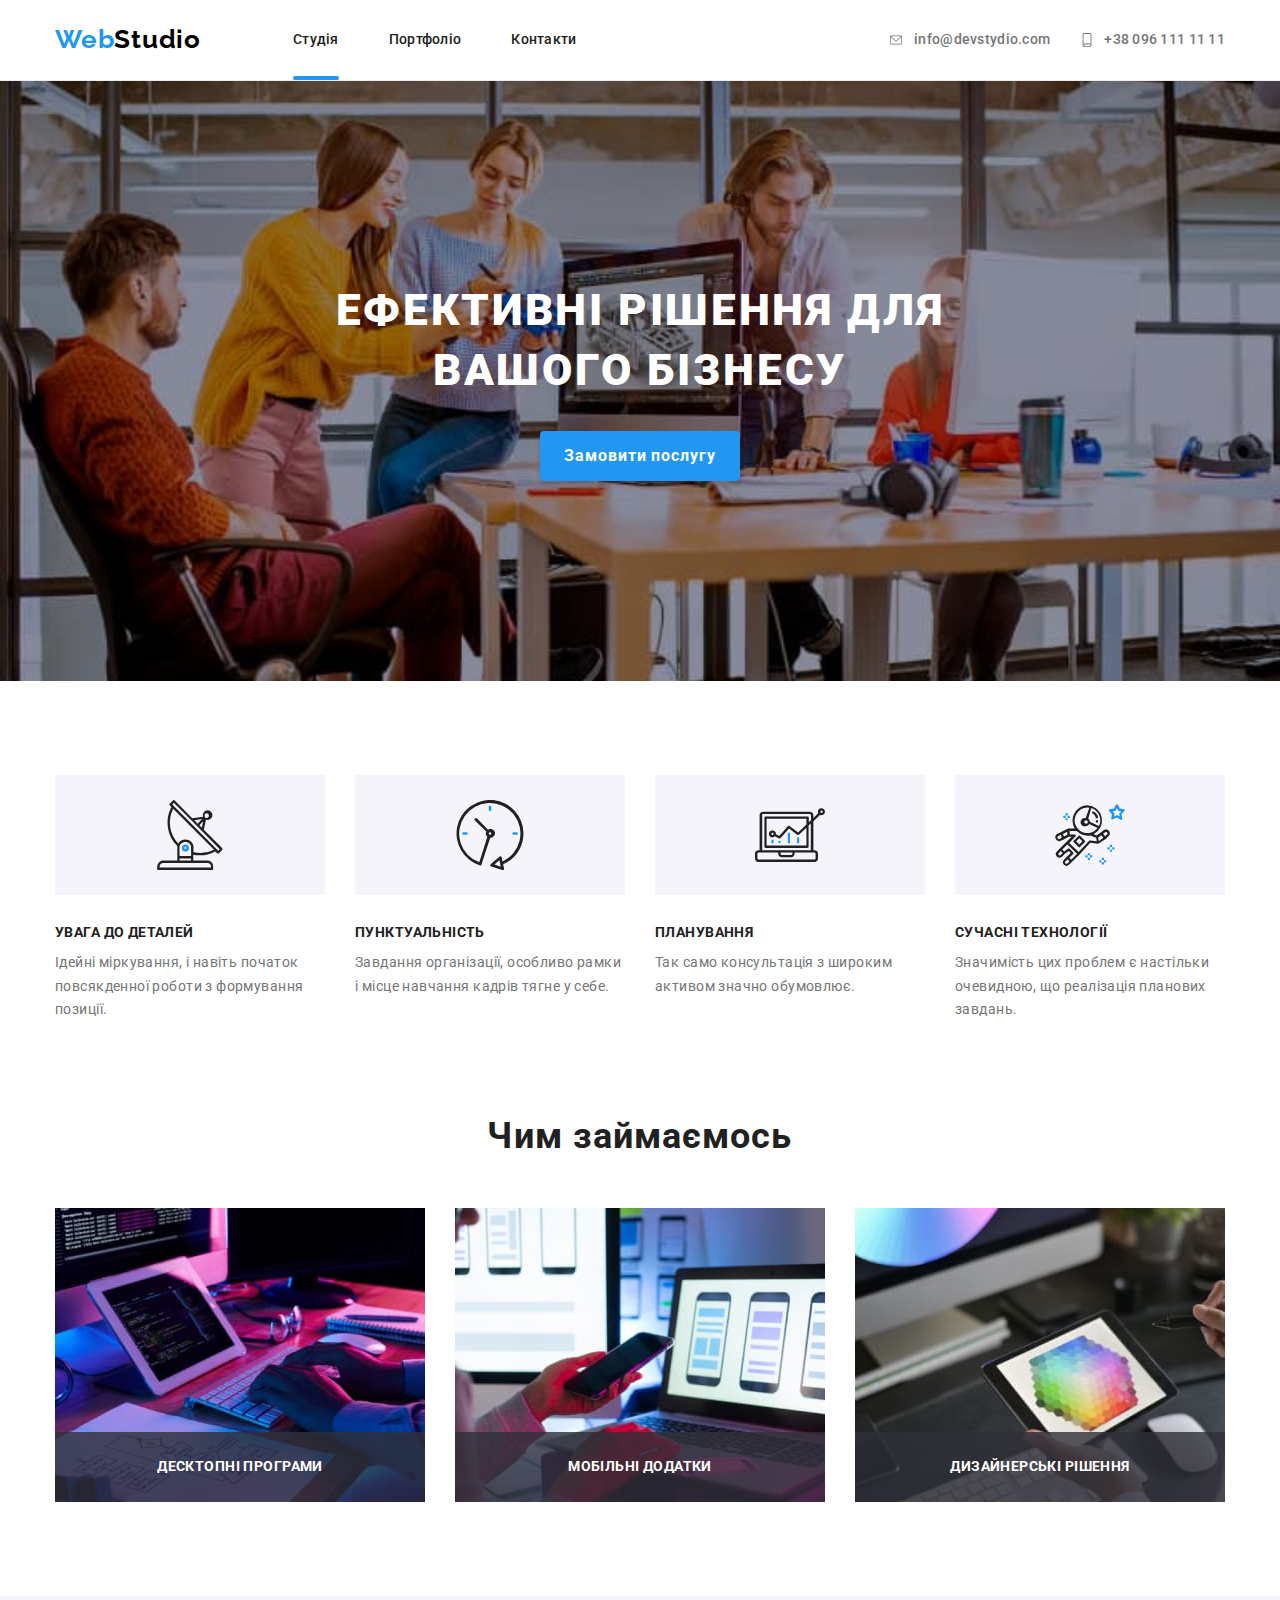
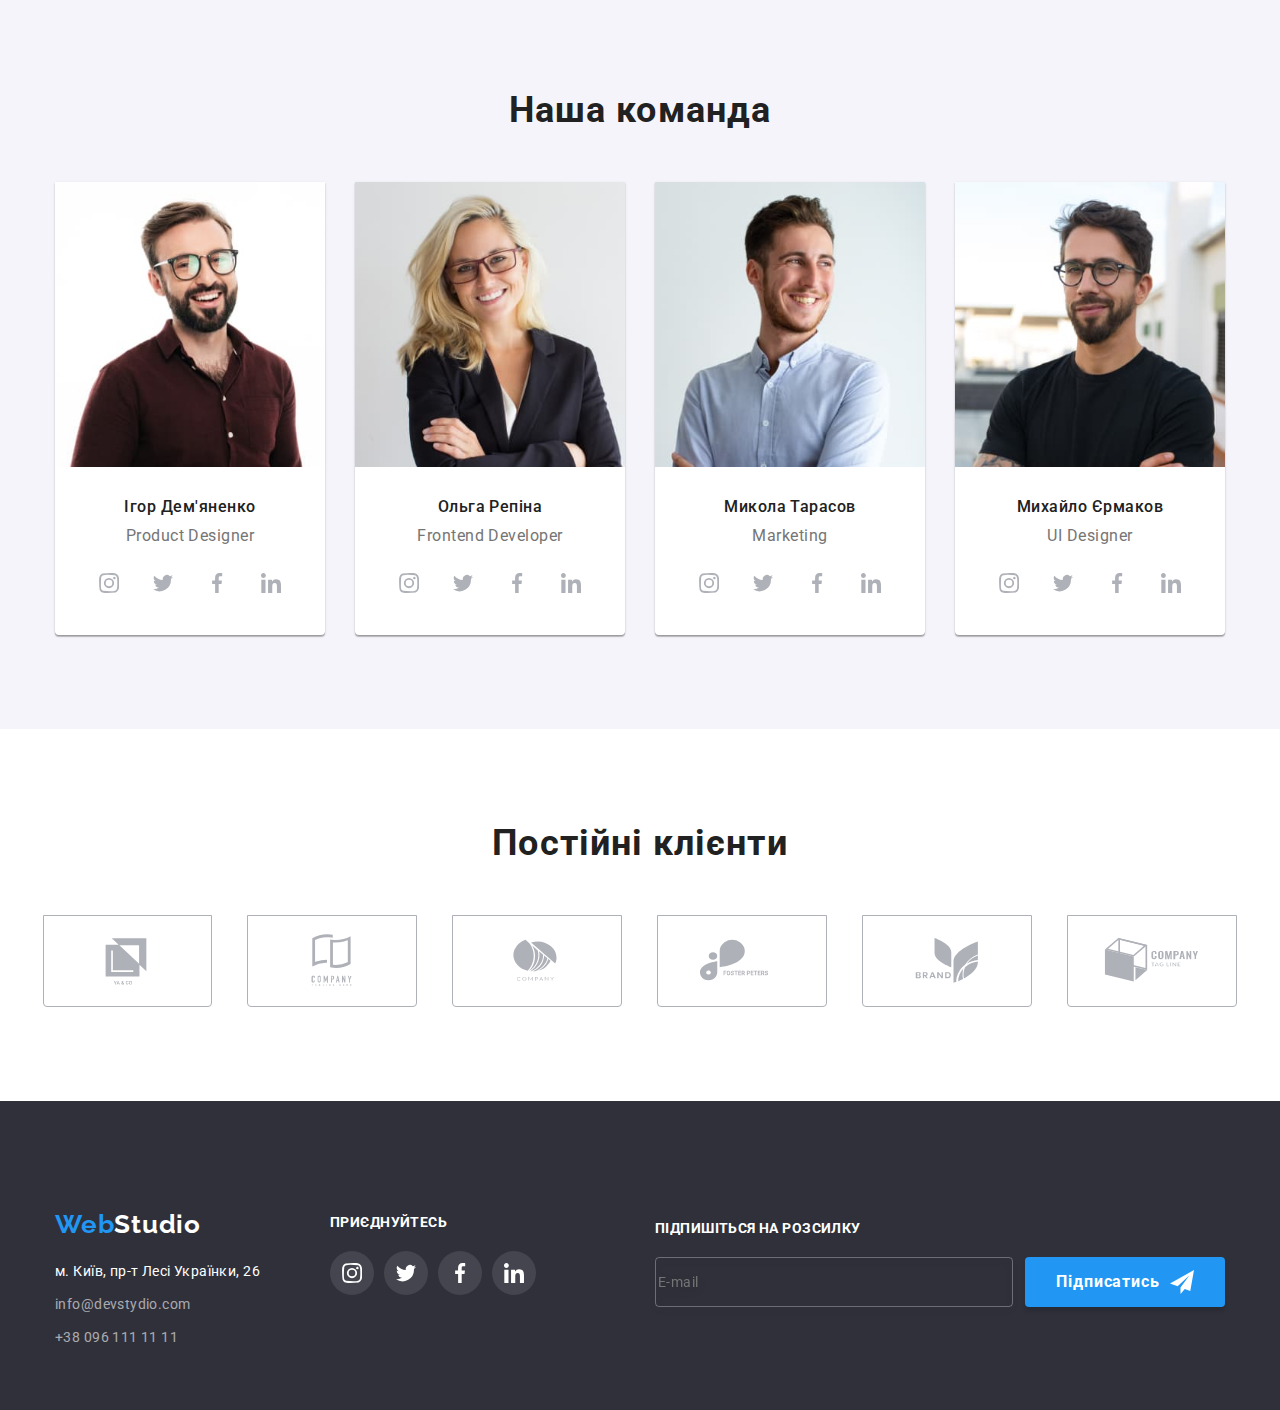
==== index.html @ 7905dd41 "Add files via upload" ====
<!doctype html>
<html lang="uk-UA">

<head>
    <meta charset="UTF-8">
    <meta http-equiv="X-UA-Compatible" content="IE=edge">
    <meta name="viewport" content="width=device-width, initial-scale=1.0">
    <link rel="preconnect" href="https://fonts.googleapis.com">
    <link rel="preconnect" href="https://fonts.gstatic.com" crossorigin>
    <link href="https://fonts.googleapis.com/css2?family=Raleway:wght@700&family=Roboto:wght@400;500;700;900&display=swap" rel="stylesheet">
    <link rel="stylesheet" href="https://cdnjs.cloudflare.com/ajax/libs/modern-normalize/1.1.0/modern-normalize.min.css">
    <link rel="stylesheet" href="css/main.min.css">
    <title>WebStudio</title>
</head>

<!-- 0-767 мобільний, 768-1199 планшет, 1200-далі десктоп -->
<body>
    <!-- Header -->
    <header>
        <!-- Site-nav -->
        <nav class="site-nav">
            <div class="nav container">
                <!-- Logo -->
                <a class="logo" href="./index.html">
                    <span class="logo__color--interactive cursor">Web</span>Studio
                </a>
                <button data-menu-button class="nav__button is-open" type="button" aria-expanded="false" aria-controls="nav__container">
                    <svg width="40px" height="40px" aria-label="Переключатель мобильного меню">
                        <use class="nav__icon--cross" href="./images/img/symbol-defs.svg#icon-close"></use>
                        <use class="nav__icon--menu" href="./images/img/symbol-defs.svg#icon-menu"></use>
                    </svg>
                </button>
                <div class="nav__container" id="nav__container" data-menu>
                    <ul class="nav__list list">
                        <li class="nav__item"><a href="./index.html" class="nav__link cursor current">Студія</a></li>
                        <li class="nav__item"><a href="./portfolio.html" class="nav__link cursor">Портфоліо</a></li>
                        <li class="nav__item"><a href="./about" class="nav__link cursor">Контакти</a></li>
                    </ul>
                    <ul class="nav__address list">
                        <li class="nav__item">
                            <a href="mailto:info@devstydio.com" class="nav__mail--tab cursor">
                                <svg class="nav__icon" width="16" height="12">
                                <use href="./images/img/symbol-defs.svg#icon-envelope"></use>
                                </svg> 
                                info@devstydio.com
                            </a>
                        </li>
                        <li class="nav__item">
                            <a href="tel:+380961111111" class="nav__phone--tab cursor">
                                <svg class="nav__icon" width="14" height="16">
                                <use href="./images/img/symbol-defs.svg#icon-smartphone"></use>
                                </svg>
                                +38 096 111 11 11
                            </a>
                        </li>
                    </ul>
                    <ul class="site-social list">
                        <li class="site-social__item"><a href="#" class="site-social__instagram link">Instagram</a></li>
                    
                    
                        <li class="site-social__item"><a href="#" class="site-social__twitter link">Twitter</a></li>
                    
                    
                        <li class="site-social__item"><a href="#" class="site-social__facebook link">Facebook</a></li>
                    
                    
                        <li class="site-social__item"><a href="#" class="site-social__linkedin link">Linkedin</a></li>
                    
                    </ul>
                </div>
            </div>
        </nav>
    </header>

    <!-- Main -->
    <main>
        <!-- Hero -->
        <section  class="hero overlay">
            <div class="hero__box">
                <h1 class="hero__title">ефективні рішення для вашого бізнесу</h1>
                <button data-modal-open type="button" class="hero__button cursor">Замовити послугу</button>
            </div>
        </section>
        <!-- Benefits -->
        <section class="benefits">
            <div class="container">
                <ul class="benefits__list list">
                    <li class="benefits__item">
                        <div class="benefits__icon">
                            <svg class="benefits__svg" width="70" height="70">
                                <use href="./images/img/symbol-defs.svg#icon-antenna"></use>
                            </svg>
                        </div>
                        <h3 class="benefits__title">увага до деталей</h3>
                        <p class="benefits__text">Ідейні міркування, і навіть початок повсякденної роботи з формування позиції.</p>
                    </li>
                    <li class="benefits__item">
                        <div class="benefits__icon">
                            <svg class="benefits__svg" width="70" height="70">
                                <use href="./images/img/symbol-defs.svg#icon-clock"></use>
                            </svg>
                        </div>
                        <h3 class="benefits__title">пунктуальність</h3>
                        <p class="benefits__text">Завдання організації, особливо рамки і місце навчання кадрів тягне у себе.</p>
                    </li>
                    <li class="benefits__item">
                        <div class="benefits__icon">
                            <svg class="benefits__svg" width="70" height="70">
                                <use href="./images/img/symbol-defs.svg#icon-diagram"></use>
                            </svg>
                        </div>
                        <h3 class="benefits__title">планування</h3>
                        <p class="benefits__text">Так само консультація з широким активом значно обумовлює.</p>
                    </li>
                    <li class="benefits__item">
                        <div class="benefits__icon">
                            <svg class="benefits__svg" width="70" height="70">
                                <use href="./images/img/symbol-defs.svg#icon-astronaut"></use>
                            </svg>
                        </div>
                        <h3 class="benefits__title">сучасні технології</h3>
                        <p class="benefits__text">Значимість цих проблем є настільки очевидною, що реалізація планових завдань.</p>
                    </li>
                </ul>
            </div>
        </section>
        <!-- What are we doing -->
        <section class="job">
            <div class="container">
                <h2 class="title">Чим займаємось</h2>
                <ul class="list job__list">
                    <li class="job__item">
                            <img  class="no-gap" 
                            srcset="./images/img/box1.jpg 1x, ./images/img/box1@2x.jpg 2x"
                            src="./images/img/box1.jpg" 
                            alt="Фото людини, яка пише код" 
                            width="370">
                            <p class="job__label">десктопні програми</p>
                    </li>
                    <li class="job__item">
                            <img  class="no-gap" 
                            srcset="./images/img/box2.jpg 1x, ./images/img/box2@2x.jpg 2x"
                            src="./images/img/box2.jpg" 
                            alt="Фото людини, яка робить дизайн додатку" 
                            width="370">
                            <p class="job__label">мобільні додатки</p>
                    </li>
                    <li class="job__item">
                            <img  class="no-gap" 
                            srcset="./images/img/box3.jpg 1x, ./images/img/box3@2x.jpg 2x"
                            src="./images/img/box3.jpg" 
                            alt="Фото людини, яка обирає колір в кольоровому колі Ittena" 
                            width="370">
                            <p class="job__label">дизайнерські рішення</p>
                    </li>
                </ul>
            </div>
        </section>
        <!-- Our team -->
        <section class="team">
            <div class="team__container container">
                <h2 class="title">Наша команда</h2>
                <ul class="team__list list">
                    <li class="team__item">
                        <img class="team__portrait no-gap"
                        srcset="
                                ./images/img/product_designer270.jpg 270w,
                                ./images/img/product_designer354.jpg 354w,
                                ./images/img/product_designer450.jpg 450w,
                                ./images/img/product_designer270@2x.jpg 540w,
                                ./images/img/product_designer354@2x.jpg 708w,
                                ./images/img/product_designer450@2x.jpg 900w" src="./images/img/product_designer270.jpg"
                            alt="Фото продуктового дизайнера"
                            sizes="(min-width: 1200px) 25vw, (min-width: 768px) 50vw, (min-width: 480px) 100vw, 100vw" />
                        <div class="team__box">
                        <h3 class="team__name">Ігор Дем'яненко</h3>
                        <p lang="en" class="team__descridtion">Product Designer</p>
                        <ul class="social list">
                            <li class="social__item cursor">
                                <a href="#" class="social__icon">
                                    <svg class="social__svg" width="20" height="20">
                                        <use href="./images/img/symbol-defs.svg#icon-instagram"></use>
                                    </svg>
                                </a>
                            </li>
                            <li class="social__item cursor">
                                    <a href="#" class="social__icon">
                                    <svg class="social__svg" width="20" height="20">
                                        <use href="./images/img/symbol-defs.svg#icon-twitter"></use>
                                    </svg>
                                </a>
                            </li>
                            <li class="social__item cursor">
                                    <a href="#" class="social__icon">
                                    <svg class="social__svg" width="20" height="20">
                                        <use href="./images/img/symbol-defs.svg#icon-facebook"></use>
                                    </svg>
                                </a>
                            </li>
                            <li class="social__item cursor">
                                <a href="#" class="social__icon">
                                    <svg class="social__svg" width="20" height="20">
                                        <use href="./images/img/symbol-defs.svg#icon-linkedin"></use>
                                    </svg>
                                </a>
                            </li>
                        </ul>
                        </div>
                    </li>
                    <li class="team__item">
                        <img class="team__portrait no-gap" srcset="
                                ./images/img/frontend_developer270.jpg 270w,
                                ./images/img/frontend_developer354.jpg 354w,
                                ./images/img/frontend_developer450.jpg 450w,
                                ./images/img/frontend_developer270@2x.jpg 540w,
                                ./images/img/frontend_developer354@2x.jpg 708w,
                                ./images/img/frontend_developer450@2x.jpg 900w"
                            src="./images/img/frontend_developer270.jpg" alt="Фото девелопера"
                            sizes="(min-width: 1200px) 25vw, (min-width: 768px) 50vw, (min-width: 480px) 100vw, 100vw" />
                        <div class="team__box">
                        <h3 class="team__name">Ольга Репіна</h3>
                        <p lang="en" class="team__descridtion">Frontend Developer</p>
                        <ul class="social list">
                            <li class="social__item cursor">
                                <a href="#" class="social__icon">
                                    <svg class="social__svg" with="20" height="20">
                                        <use href="./images/img/symbol-defs.svg#icon-instagram"></use>
                                    </svg>
                                </a>
                            </li>
                            <li class="social__item cursor">
                                <a href="#" class="social__icon">
                                    <svg class="social__svg" with="20" height="20">
                                        <use href="./images/img/symbol-defs.svg#icon-twitter"></use>
                                    </svg>
                                </a>
                            </li>
                            <li class="social__item cursor">
                                <a href="#" class="social__icon">
                                    <svg class="social__svg" with="20" height="20">
                                        <use href="./images/img/symbol-defs.svg#icon-facebook"></use>
                                    </svg>
                                </a>
                            </li>
                            <li class="social__item cursor">
                                <a href="#" class="social__icon">
                                    <svg class="social__svg" with="20" height="20">
                                        <use href="./images/img/symbol-defs.svg#icon-linkedin"></use>
                                    </svg>
                                </a>
                            </li>
                        </ul>
                        </div>
                    </li>
                    <li class="team__item">
                        <img class="team__portrait no-gap" srcset="
                                ./images/img/marketing270.jpg 270w,
                                ./images/img/marketing354.jpg 354w,
                                ./images/img/marketing450.jpg 450w,
                                ./images/img/marketing270@2x.jpg 540w,
                                ./images/img/marketing354@2x.jpg 708w,
                                ./images/img/marketing450@2x.jpg 900w"
                            src="./images/img/marketing270.jpg" alt="Фото маркетолога"
                            sizes="(min-width: 1200px) 25vw, (min-width: 768px) 50vw, (min-width: 480px) 100vw, 100vw" />
                        <div class="team__box">
                        <h3 class="team__name">Микола Тарасов</h3>
                        <p lang="en" class="team__descridtion">Marketing</p>
                        <ul class="social list">
                            <li class="social__item cursor">
                                <a href="#" class="social__icon">
                                    <svg class="social__svg" with="20" height="20">
                                        <use href="./images/img/symbol-defs.svg#icon-instagram"></use>
                                    </svg>
                                </a>
                            </li>
                            <li class="social__item cursor">
                                <a href="#" class="social__icon">
                                    <svg class="social__svg" with="20" height="20">
                                        <use href="./images/img/symbol-defs.svg#icon-twitter"></use>
                                    </svg>
                                </a>
                            </li>
                            <li class="social__item cursor">
                                <a href="#" class="social__icon">
                                    <svg class="social__svg" with="20" height="20">
                                        <use href="./images/img/symbol-defs.svg#icon-facebook"></use>
                                    </svg>
                                </a>
                            </li>
                            <li class="social__item cursor">
                                <a href="#" class="social__icon">
                                    <svg class="social__svg" with="20" height="20">
                                        <use href="./images/img/symbol-defs.svg#icon-linkedin"></use>
                                    </svg>
                                </a>
                            </li>
                        </ul>
                        </div>
                    </li>
                    <li class="team__item">
                        <img class="team__portrait no-gap" srcset="
                                ./images/img/ui_designer270.jpg 270w,
                                ./images/img/ui_designer354.jpg 354w,
                                ./images/img/ui_designer450.jpg 450w,
                                ./images/img/ui_designer270@2x.jpg 540w,
                                ./images/img/ui_designer354@2x.jpg 708w,
                                ./images/img/ui_designer450@2x.jpg 900w"
                            src="./images/img/ui_designer270.jpg" alt="Фото дизайнера"
                            sizes="(min-width: 1200px) 25vw, (min-width: 768px) 50vw, (min-width: 480px) 100vw, 100vw" />
                        <div class="team__box">
                        <h3 class="team__name">Михайло Єрмаков</h3>
                        <p lang="en" class="team__descridtion">UI Designer</p>
                        <ul class="social list">
                            <li class="social__item cursor">
                                <a href="#" class="social__icon">
                                    <svg class="social__svg" with="20" height="20">
                                        <use href="./images/img/symbol-defs.svg#icon-instagram"></use>
                                    </svg>
                                </a>
                            </li>
                            <li class="social__item cursor">
                                <a href="#" class="social__icon">
                                    <svg class="social__svg" with="20" height="20">
                                        <use href="./images/img/symbol-defs.svg#icon-twitter"></use>
                                    </svg>
                                </a>
                            </li>
                            <li class="social__item cursor">
                                <a href="#" class="social__icon">
                                    <svg class="social__svg" with="20" height="20">
                                        <use href="./images/img/symbol-defs.svg#icon-facebook"></use>
                                    </svg>
                                </a>
                            </li>
                            <li class="social__item cursor">
                                <a href="#" class="social__icon">
                                    <svg class="social__svg" with="20" height="20">
                                        <use href="./images/img/symbol-defs.svg#icon-linkedin"></use>
                                    </svg>
                                </a>
                            </li>
                        </ul>
                        </div>
                    </li>
                </ul>
            </div>
        </section>
        <!-- Our clients -->
        <section class="client">
            <div class="container">
                <h2 class="title">Постійні клієнти</h2>
                <ul class="client__list list">
                    <li class="client__item">
                        <a href="#" class="client__icon">
                            <svg class="client__svg" width="106" height="60">
                                <use href="./images/img/symbol-defs.svg#icon-group-1"></use>
                            </svg>
                        </a>
                    </li>
                    <li class="client__item">
                        <a href="#" class="client__icon">
                            <svg class="client__svg" width="106" height="60">
                                <use href="./images/img/symbol-defs.svg#icon-group-2"></use>
                            </svg>
                        </a>
                    </li>
                    <li class="client__item">
                        <a href="#" class="client__icon">
                            <svg class="client__svg" width="106" height="60">
                                <use href="./images/img/symbol-defs.svg#icon-group-3"></use>
                            </svg>
                        </a>
                    </li>
                    <li class="client__item">
                        <a href="#" class="client__icon">
                            <svg class="client__svg" width="106" height="60">
                                <use href="./images/img/symbol-defs.svg#icon-group-4"></use>
                            </svg>
                        </a>
                    </li>
                    <li class="client__item">
                        <a href="#" class="client__icon">
                            <svg class="client__svg" width="106" height="60">
                                <use href="./images/img/symbol-defs.svg#icon-group-5"></use>
                            </svg>
                        </a>
                    </li>
                    <li class="client__item">
                        <a href="#" class="client__icon">
                            <svg class="client__svg" width="106" height="60">
                                <use href="./images/img/symbol-defs.svg#icon-group-6"></use>
                            </svg>
                        </a>
                    </li>
                </ul>
            </div>
        </section>
        <!-- Modal -->
        <div  data-modal class="backdrop is-hidden">
            <form class="modal" autocomplete="off">
                <button  data-modal-close type="button" class="modal__button cursor">
                    <svg class="modal__close-icon" width="18" height="18">
                        <use href="./images/img/symbol-defs.svg#icon-close-black-18dp"></use>
                    </svg>
                </button>
                <div class="form" role="group">
                    <h4 class="form__text">Залишіть свої дані, ми вам передзвонимо</h4>
                    <div class="form__field">
                        <label class="form__label" for="name">Ім'я</label>
                            <input class="form__input" type="text" name="name" id="name">
                            <svg class="form__svg" width="18" height="18">
                                <use href="./images/img/symbol-defs.svg#icon-person-black-18dp"></use>
                            </svg>
                    </div>
                    
                    <div class="form__field">
                        <label class="form__label" for="tel">Телефон</label>
                        <input class="form__input" type="tel" name="tel" id="tel">
                        <svg class="form__svg" width="18" height="18">
                            <use href="./images/img/symbol-defs.svg#icon-phone-black-18dp"></use>
                        </svg>
                    </div>
                    
                    <div class="form__field">
                        <label class="form__label" for="mail">Пошта</label>
                        <input class="form__input" type="email" name="mail" id="mail">
                        <svg class="form__svg" width="18" height="18">
                            <use href="./images/img/symbol-defs.svg#icon-email-black-18dp"></use>
                        </svg>
                    </div>
                    
                    <div class="form__field">
                        <label class="form__label" for="comment">Коментар</label>
                        <textarea class="form__text-area" name="comment" id="comment" rows="5" placeholder="Введіть текст"></textarea>
                    </div>

                    <label class="form__checkbox cursor">
                        <input class="form__checkbox-input cursor" type="checkbox" name="policy">
                        <svg class="form__checkbox-svg" width="16" height="15">
                            <use href="./images/img/symbol-defs.svg#icon-check"></use>
                        </svg>
                        Погоджуюсь з розсилкою та приймаю<a class="form__policy" href="#">Умови договору</a>
                    </label>
                    <button class="form__submit" type="submit">Відправити</button>
                </div>
            </form>
        </div>
    </main>
    <!-- Footer -->
    <footer>
        <div class="footer container">
            <div class="footer__info">
                <div class="footer__block">
                <!-- Footer content -->
                    <!-- Footer logo -->
                    <p class="footer__logo"><span class="logo__color--interactive">Web</span>Studio</p>
                    <!-- Contact -->
                    <div class="footer__contact">
                        <address class="contact">м. Київ, пр-т Лесі Українки, 26</address>
                        <a href="mailto:info@devstydio.com" class="contact__address">info@devstydio.com</a><br>
                        <a href="tel:+380961111111" class="contact__address">+38 096 111 11 11</a>
                    </div>
                </div>
                <!-- Join -->
                <div class="join">
                    <p class="join__text">приєднуйтесь</p>
                    <ul class="join__list social list">
                        <li class="cursor">
                            <a href="#" class="join__social">
                                <svg class="join__svg" width="20" height="20">
                                    <use href="./images/img/symbol-defs.svg#icon-instagram"></use>
                                </svg>
                            </a>
                        </li>
                        <li class="cursor">
                            <a href="#" class="join__social">
                                <svg class="join__svg" width="20" height="20">
                                    <use href="./images/img/symbol-defs.svg#icon-twitter"></use>
                                </svg>
                            </a>
                        </li>
                        <li class="cursor">
                            <a href="#" class="join__social">
                                <svg class="join__svg" width="20" height="20">
                                    <use href="./images/img/symbol-defs.svg#icon-facebook"></use>
                                </svg>
                            </a>
                        </li>
                        <li class="cursor">
                            <a href="#" class="join__social">
                                <svg class="join__svg" width="20" height="20">
                                    <use href="./images/img/symbol-defs.svg#icon-linkedin"></use>
                                </svg>
                            </a>
                        </li>
                    </ul>
                </div>
            </div>
            <!-- Subscribe-form -->
            <form class="subscribe">
                <p class="subscribe__text">підпишіться на розсилку</p>
                <div class="subscribe__box">
                    <div class="subscribe__form">
                        <input class="subscribe__email" type="email" name="email" id="footer-email" placeholder="E-mail">
                    </div>
                    <button class="subscribe__button cursor" type="button">
                        <p class="subscribe__button-text">Підписатись</p>
                        <svg class="subscribe__svg" width="24" height="24">
                            <use href="./images/img/symbol-defs.svg#icon-send"></use>
                        </svg>
                    </button>
                </div>
            </form>
        </div>
    </footer>
    <script src="./js/modal.js"></script>
    <script src="./js/menu.js"></script>
</body>

</html>
---- css/main.min.css ----
:root{--primary-headlines-color: #212121;--secondary-text-color: #FFFFFF;--text-color: #757575;--interactive-color: #2196F3;--accent-color-shadow: #188ce8;--primary-bcg-color: #FFFFFF;--secondary-bcg-color: #E5E5E5;--trethiary-bcg-color: #F5F4FA;--hero-bcg-color: #2F303A;--overlay-color: rgba(47, 48, 58, 0.4);--secondary-overlay-color: rgba(47, 48, 58, 0.8);--icon-color: #AFB1B8;--form-border-color: rgba(255, 255, 255, 0.3);--form-text-color: rgba(255, 255, 255, 0.6);--font-family-primary: "Roboto", sans-serif;--transition-duration: 250ms;--transition-timing-function: cubic-bezier(0.4, 0, 0.2, 1) }body{font-family:var(--font-family-primary);background-color:var(--primary-bcg-color);color:var(--primary-headlines-color);font-size:14px;letter-spacing:.02em}body.modal-open{overflow:hidden}.container{margin-left:auto;margin-right:auto;padding-left:15px;padding-right:15px}.cursor{cursor:pointer}.list{list-style:none;margin-top:0px;margin-bottom:0px;-webkit-padding-start:0px;padding-inline-start:0px}h1,h2,h3,h4,h5,h6,p{margin-top:0;margin-bottom:0}.title{margin-bottom:30px;font-weight:700;font-size:28px;line-height:1.17;text-align:center;letter-spacing:.03em}@media screen and (min-width: 1200px){.title{margin-bottom:50px;font-size:36px;line-height:1.16}}@media screen and (min-width: 768px){.current::after{content:"";position:absolute;left:0;bottom:0;border-radius:2px;display:block;width:100%;height:4px;background-color:var(--interactive-color)}}.portfolio-main,.client,.team,.job,.benefits{padding-top:60px;padding-bottom:60px}@media screen and (min-width: 1200px){.portfolio-main,.client,.team,.job,.benefits{padding-top:94px;padding-bottom:94px}}.site-nav{position:relative;background-color:var(--primary-bcg-color);border-bottom:1px solid #ececec}.nav{position:relative;display:-webkit-box;display:-ms-flexbox;display:flex;-webkit-box-align:center;-ms-flex-align:center;align-items:center;max-width:480px;height:60px}@media screen and (min-width: 768px){.nav{display:-webkit-box;display:-ms-flexbox;display:flex;-webkit-box-align:center;-ms-flex-align:center;align-items:center;height:80px;-webkit-box-pack:justify;-ms-flex-pack:justify;justify-content:space-between;max-width:768px}}@media screen and (min-width: 1200px){.nav{display:-webkit-box;display:-ms-flexbox;display:flex;-webkit-box-align:center;-ms-flex-align:center;align-items:center;min-width:1200px}}.nav__button{position:absolute;right:10px;display:-webkit-inline-box;display:-ms-inline-flexbox;display:inline-flex;margin:0;padding:0;border:none;background-color:rgba(0,0,0,0);z-index:4}@media screen and (min-width: 768px){.nav__button{display:none}}.nav__button .nav__icon--menu{display:none}.nav__button.is-open .nav__icon--cross{display:none}.nav__button.is-open .nav__icon--menu{display:block}.nav__container{display:none;position:absolute;overflow-y:scroll;top:0px;left:0px;background-color:var(--primary-bcg-color);z-index:2;width:100%;height:100%;padding:48px 40px}.nav__container.is-open{display:block;width:100%;height:796px;overflow:hidden}@media screen and (min-width: 768px){.nav__container{position:absolute;top:100%;left:0px;width:100%;display:-webkit-box;display:-ms-flexbox;display:flex;display:contents}}.nav__list{height:100%}@media screen and (max-width: 767.5px){.nav__list{font-size:40px;line-height:1.17;gap:32px}}@media screen and (min-width: 768px){.nav__list{display:-webkit-box;display:-ms-flexbox;display:flex;gap:50px}}@media screen and (min-width: 1200px){.nav__list{display:-webkit-box;display:-ms-flexbox;display:flex;margin-left:92px;gap:50px}}.nav__mail--tab{position:relative;display:block;text-decoration:none;line-height:1.14;font-weight:500;color:var(--text-color);-webkit-box-align:center;-ms-flex-align:center;align-items:center;-webkit-transition:fill var(--transition-duration) var(--transition-timing-function),color var(--transition-duration) var(--transition-timing-function);transition:fill var(--transition-duration) var(--transition-timing-function),color var(--transition-duration) var(--transition-timing-function)}@media screen and (max-width: 767.5px){.nav__mail--tab{font-size:24px;line-height:1.16;letter-spacing:.02em;margin-bottom:32px}}@media screen and (min-width: 768px){.nav__mail--tab{display:-webkit-box;display:-ms-flexbox;display:flex;font-size:12px;line-height:1.16}}@media screen and (min-width: 1200px){.nav__mail--tab{display:-webkit-box;display:-ms-flexbox;display:flex;font-size:14px;line-height:1.14;padding-top:32px;padding-bottom:32px}}.nav__phone--tab{position:relative;display:block;color:var(--primary-headlines-color);text-decoration:none;line-height:1.14;font-weight:500;-webkit-transition:fill var(--transition-duration) var(--transition-timing-function),color var(--transition-duration) var(--transition-timing-function);transition:fill var(--transition-duration) var(--transition-timing-function),color var(--transition-duration) var(--transition-timing-function)}@media screen and (max-width: 767.5px){.nav__phone--tab{font-size:34px;line-height:1.17;letter-spacing:.02em;color:var(--interactive-color);margin-bottom:32px}}@media screen and (min-width: 768px){.nav__phone--tab{display:-webkit-box;display:-ms-flexbox;display:flex;font-size:12px;line-height:1.16;color:var(--text-color);margin-top:10px}}@media screen and (min-width: 1200px){.nav__phone--tab{display:-webkit-box;display:-ms-flexbox;display:flex;font-size:14px;line-height:1.14;padding-top:32px;padding-bottom:32px;margin-top:0px}}.nav__link{position:relative;display:block;color:var(--primary-headlines-color);text-decoration:none;line-height:1.14;font-weight:500}@media screen and (max-width: 767.5px){.nav__link{margin-bottom:32px}}@media screen and (min-width: 768px){.nav__link{padding-top:32px;padding-bottom:32px}}.nav__address{position:relative}@media screen and (max-width: 767.5px){.nav__address{display:-webkit-box;display:-ms-flexbox;display:flex;-webkit-box-orient:vertical;-webkit-box-direction:reverse;-ms-flex-direction:column-reverse;flex-direction:column-reverse;position:absolute;left:40px;bottom:134px}}@media screen and (min-width: 1200px){.nav__address{display:-webkit-box;display:-ms-flexbox;display:flex;margin-left:auto;gap:30px}}.nav__item{display:-webkit-box;display:-ms-flexbox;display:flex;-webkit-box-align:center;-ms-flex-align:center;align-items:center}.nav__icon{display:none}@media screen and (min-width: 768px){.nav__icon{display:inline-block;margin-right:8px;fill:var(--text-color);-webkit-transition:fill var(--transition-duration) var(--transition-timing-function);transition:fill var(--transition-duration) var(--transition-timing-function)}}@media screen and (min-width: 1200px){.nav__icon{margin-right:10px}}.nav__link:hover,.nav__link:focus,.nav__mail--tab:hover,.nav__mail--tab:focus,.nav__phone--tab:hover,.nav__phone--tab:focus,.nav__mail--tab:hover .nav__icon,.nav__mail--tab:focus .nav__icon,.nav__phone--tab:hover .nav__icon,.nav__phone--tab:focus .nav__icon{color:var(--interactive-color);fill:var(--interactive-color);-webkit-transition:fill var(--transition-duration) var(--transition-timing-function),color var(--transition-duration) var(--transition-timing-function);transition:fill var(--transition-duration) var(--transition-timing-function),color var(--transition-duration) var(--transition-timing-function)}@media screen and (max-width: 767.5px){.site-social{position:absolute;bottom:48px;display:-webkit-box;display:-ms-flexbox;display:flex}}@media screen and (min-width: 768px){.site-social{display:none}}.site-social__item{font-size:18px;font-weight:500;line-height:1.22;letter-spacing:.02em;color:var(--interactive-color);padding-right:10px;border-right:1px solid rgba(33,33,33,.2)}.site-social__item+.site-social__item{margin-left:10px}.site-social__item:last-child{border:none;padding:0}.site-social__instagram,.site-social__twitter,.site-social__facebook,.site-social__linkedin{text-decoration:none;color:var(--interactive-color)}.logo{color:#000;text-decoration:none;font-family:"Raleway";font-weight:700;font-size:26px;line-height:1.2;letter-spacing:.03em}@media screen and (max-width: 479.5px){.logo{margin-left:15px;margin-top:26px;margin-bottom:26px}}.logo__color--interactive{color:var(--interactive-color)}.overlay{max-width:1600px;max-height:400px;margin-left:auto;margin-right:auto;background-image:-webkit-gradient(linear, left top, left bottom, from(var(--overlay-color)), to(var(--overlay-color))),url("/images/img/hero-photo480.jpg");background-image:linear-gradient(var(--overlay-color), var(--overlay-color)),url("/images/img/hero-photo480.jpg");background-size:cover;background-position:center}@media screen and (min-width: 1200px){.overlay{max-width:1600px;max-height:600px}}@media(min-device-pixel-ratio: 2),(-webkit-min-device-pixel-ratio: 2),(min-resolution: 192dpi),(min-resolution: 2dppx){.overlay{background-image:url("/images/img/hero-photo480@2x.jpg")}}@media(min-width: 481px),(-webkit-min-device-pixel-ratio: 2),(min-resolution: 192dpi),(min-resolution: 2dppx){.overlay{background-image:url("/images/img/hero-photo768.jpg")}}@media(min-device-pixel-ratio: 2),(-webkit-min-device-pixel-ratio: 2),(min-resolution: 192dpi),(min-resolution: 2dppx){.overlay{background-image:url("/images/img/hero-photo768@2x.jpg")}}@media(min-width: 769px),(-webkit-min-device-pixel-ratio: 2),(min-resolution: 192dpi),(min-resolution: 2dppx){.overlay{background-image:url("/images/img/hero-photo1600.jpg")}}@media(min-device-pixel-ratio: 2),(-webkit-min-device-pixel-ratio: 2),(min-resolution: 192dpi),(min-resolution: 2dppx){.overlay{background-image:url("/images/img/hero-photo1600@2x.jpg")}}.hero{display:-webkit-box;display:-ms-flexbox;display:flex;-webkit-box-pack:center;-ms-flex-pack:center;justify-content:center;text-align:center;background-color:var(--hero-bcg-color)}.hero__box{width:360px;padding-top:118px;padding-bottom:118px;margin-left:60px;margin-right:60px}@media screen and (min-width: 1200px){.hero__box{width:696px;padding-top:200px;padding-bottom:200px}}.hero__title{font-size:26px;line-height:1.6;font-weight:900;letter-spacing:.06em;color:var(--secondary-text-color);text-transform:uppercase}@media screen and (min-width: 1200px){.hero__title{font-size:44px;line-height:1.36}}.hero__button{display:inline-block;margin-top:30px;width:200px;height:50px;color:var(--secondary-text-color);background-color:var(--interactive-color);font-weight:700;font-size:16px;line-height:1.88;-webkit-box-align:center;-ms-flex-align:center;align-items:center;text-align:center;letter-spacing:.06em;border-color:rgba(0,0,0,0);border-radius:4px;-webkit-box-shadow:0px 4px 4px rgba(0,0,0,.15);box-shadow:0px 4px 4px rgba(0,0,0,.15);-webkit-transition:background-color var(--transition-duration) var(--transition-timing-function);transition:background-color var(--transition-duration) var(--transition-timing-function)}.hero__button:hover,.hero__button:focus{background-color:var(--accent-color-shadow);-webkit-transition:background-color var(--transition-duration) var(--transition-timing-function);transition:background-color var(--transition-duration) var(--transition-timing-function)}.benefits{padding-bottom:60;margin-left:auto;margin-right:auto}@media screen and (min-width: 480px){.benefits{width:480px}}@media screen and (min-width: 768px){.benefits{width:768px}}@media screen and (min-width: 1200px){.benefits{width:1200px;padding-bottom:0}}.benefits__list{display:-webkit-box;display:-ms-flexbox;display:flex;-webkit-box-orient:vertical;-webkit-box-direction:normal;-ms-flex-direction:column;flex-direction:column;-webkit-box-pack:center;-ms-flex-pack:center;justify-content:center;gap:30px}@media screen and (min-width: 768px){.benefits__list{-webkit-box-orient:horizontal;-webkit-box-direction:normal;-ms-flex-direction:row;flex-direction:row;-ms-flex-wrap:wrap;flex-wrap:wrap;gap:30px}}@media screen and (min-width: 1200px){.benefits__list{-webkit-box-orient:horizontal;-webkit-box-direction:normal;-ms-flex-direction:row;flex-direction:row;gap:30px}}.benefits__item{margin-left:auto;margin-right:auto;width:100%}@media screen and (min-width: 768px){.benefits__item{-ms-flex-preferred-size:calc((100% - 60px)/2);flex-basis:calc((100% - 60px)/2)}}@media screen and (min-width: 1200px){.benefits__item{-ms-flex-preferred-size:calc((100% - 120px)/4);flex-basis:calc((100% - 120px)/4)}}.benefits__icon{display:-webkit-box;display:-ms-flexbox;display:flex;-webkit-box-pack:center;-ms-flex-pack:center;justify-content:center;height:120px;margin-bottom:30px;background-color:var(--trethiary-bcg-color)}@media screen and (min-width: 1200px){.benefits__icon{display:-webkit-box;display:-ms-flexbox;display:flex;width:270px;height:120px;margin-bottom:30px}}.benefits__svg{margin-top:25px;margin-bottom:25px;margin-left:100px;margin-right:100px}.benefits__title{text-align:center;margin-bottom:10px;font-weight:700;font-size:14px;line-height:1.14;letter-spacing:.03em;text-transform:uppercase}@media screen and (min-width: 768px){.benefits__title{text-align:left}}.benefits__text{color:var(--text-color);line-height:1.71;letter-spacing:.03em}.job{display:none}@media screen and (min-width: 1200px){.job{display:block}}.job__list{display:-webkit-box;display:-ms-flexbox;display:flex;-webkit-box-pack:center;-ms-flex-pack:center;justify-content:center;gap:30px}.job__item{position:relative}.job__item::before{content:"";display:inline-block;position:absolute;left:0;bottom:0;width:100%;height:70px;background-color:var(--secondary-overlay-color)}.job__label{position:absolute;left:50%;bottom:27px;-webkit-transform:translate(-50%);transform:translate(-50%);font-weight:700;font-size:14px;line-height:1.14;letter-spacing:.03em;text-align:center;text-transform:uppercase;color:var(--secondary-text-color)}.team{background-color:var(--trethiary-bcg-color)}@media screen and (min-width: 480px){.team__container{width:480px}}@media screen and (min-width: 768px){.team__container{width:768px}}@media screen and (min-width: 1200px){.team__container{width:1200px}}.team__list{display:-webkit-box;display:-ms-flexbox;display:flex;-webkit-box-orient:vertical;-webkit-box-direction:normal;-ms-flex-direction:column;flex-direction:column;-webkit-box-pack:center;-ms-flex-pack:center;justify-content:center;gap:30px}@media screen and (min-width: 768px){.team__list{-webkit-box-orient:horizontal;-webkit-box-direction:normal;-ms-flex-direction:row;flex-direction:row;-ms-flex-wrap:wrap;flex-wrap:wrap;gap:30px}}@media screen and (min-width: 1200px){.team__list{-webkit-box-orient:horizontal;-webkit-box-direction:normal;-ms-flex-direction:row;flex-direction:row;gap:30px}}.team__portrait{max-width:100%;height:auto}.team__item{margin-left:auto;margin-right:auto;background-color:var(--primary-bcg-color);-webkit-box-shadow:0px 1px 3px rgba(0,0,0,.12),0px 1px 1px rgba(0,0,0,.14),0px 2px 1px rgba(0,0,0,.2);box-shadow:0px 1px 3px rgba(0,0,0,.12),0px 1px 1px rgba(0,0,0,.14),0px 2px 1px rgba(0,0,0,.2);border-radius:0px 0px 4px 4px}@media screen and (min-width: 768px){.team__item{-ms-flex-preferred-size:calc((100% - 60px)/2);flex-basis:calc((100% - 60px)/2)}}@media screen and (min-width: 1200px){.team__item{-ms-flex-preferred-size:calc((100% - 120px)/4);flex-basis:calc((100% - 120px)/4)}}.team__box{padding-top:30px;padding-bottom:24px}@media screen and (min-width: 1200px){.team__box{padding-bottom:30px}}.team__name{padding-bottom:10px;font-size:16px;line-height:1.19;letter-spacing:.03em;text-align:center;font-weight:500;color:var(--primary-headlines-color)}.team__descridtion{color:var(--text-color);font-size:16px;line-height:1.19;text-align:center;letter-spacing:.03em}.social{display:-webkit-box;display:-ms-flexbox;display:flex;-webkit-box-pack:center;-ms-flex-pack:center;justify-content:center;margin-top:16px;margin-left:32px;margin-right:32px;gap:10px}.social__item{width:44px;height:44px}.social__icon{display:-webkit-box;display:-ms-flexbox;display:flex;border-radius:100%;-webkit-transition:background-color var(--transition-duration) var(--transition-timing-function);transition:background-color var(--transition-duration) var(--transition-timing-function)}.social__icon:hover,.social__icon:focus,.social__icon:hover .social__svg,.social__icon:focus .social__svg{fill:var(--secondary-text-color);background-color:var(--interactive-color);-webkit-transition:fill var(--transition-duration) var(--transition-timing-function),background-color var(--transition-duration) var(--transition-timing-function);transition:fill var(--transition-duration) var(--transition-timing-function),background-color var(--transition-duration) var(--transition-timing-function)}.social__svg{margin:12px;width:44px;fill:var(--icon-color);-webkit-transition:fill var(--transition-duration) var(--transition-timing-function);transition:fill var(--transition-duration) var(--transition-timing-function)}.client__list{display:-webkit-box;display:-ms-flexbox;display:flex;-webkit-box-pack:center;-ms-flex-pack:center;justify-content:center;-ms-flex-wrap:wrap;flex-wrap:wrap;gap:30px}@media screen and (min-width: 480px){.client__list{margin-left:auto;margin-right:auto;width:480px}}@media screen and (min-width: 768px){.client__list{margin-left:auto;margin-right:auto;width:768px}}@media screen and (min-width: 1200px){.client__list{margin-left:auto;margin-right:auto;width:1200px}}.client__item{margin-left:auto;margin-right:auto;gap:30px;-ms-flex-preferred-size:calc((100% - 60px)/2);flex-basis:calc((100% - 60px)/2)}@media screen and (min-width: 768px){.client__item{-ms-flex-preferred-size:calc((100% - 90px)/3);flex-basis:calc((100% - 90px)/3)}}@media screen and (min-width: 1200px){.client__item{-ms-flex-preferred-size:calc((100% - 180px)/6);flex-basis:calc((100% - 180px)/6)}}.client__icon{display:-webkit-box;display:-ms-flexbox;display:flex;-webkit-box-pack:center;-ms-flex-pack:center;justify-content:center;-webkit-box-align:center;-ms-flex-align:center;align-items:center;height:92px;border:1px solid var(--icon-color);border-radius:0px 0px 4px 4px;-webkit-transition:border var(--transition-duration) var(--transition-timing-function);transition:border var(--transition-duration) var(--transition-timing-function)}.client__icon:hover,.client__icon:focus{border-color:var(--interactive-color);-webkit-transition:border-color var(--transition-duration) var(--transition-timing-function);transition:border-color var(--transition-duration) var(--transition-timing-function)}.client__svg{fill:var(--icon-color);-webkit-transition:fill var(--transition-duration) var(--transition-timing-function);transition:fill var(--transition-duration) var(--transition-timing-function)}.client__icon:hover .client__svg,.client__icon:focus .client__svg{fill:var(--interactive-color);-webkit-transition:fill var(--transition-duration) var(--transition-timing-function);transition:fill var(--transition-duration) var(--transition-timing-function)}.backdrop{position:fixed;top:0;left:0;width:100%;height:100%;background-color:rgba(0,0,0,.2);opacity:1;-webkit-transition:opacity var(--transition-duration) var(--transition-timing-function);transition:opacity var(--transition-duration) var(--transition-timing-function);z-index:3;overflow-y:scroll}.backdrop.is-hidden .modal{-webkit-transform:translate(-50%, -50%) scale(0.9);transform:translate(-50%, -50%) scale(0.9);opacity:0;-webkit-transition:opacity var(--transition-duration) var(--transition-timing-function),scale var(--transition-duration) var(--transition-timing-function),-webkit-transform var(--transition-duration) var(--transition-timing-function);transition:opacity var(--transition-duration) var(--transition-timing-function),scale var(--transition-duration) var(--transition-timing-function),-webkit-transform var(--transition-duration) var(--transition-timing-function);transition:opacity var(--transition-duration) var(--transition-timing-function),transform var(--transition-duration) var(--transition-timing-function),scale var(--transition-duration) var(--transition-timing-function);transition:opacity var(--transition-duration) var(--transition-timing-function),transform var(--transition-duration) var(--transition-timing-function),scale var(--transition-duration) var(--transition-timing-function),-webkit-transform var(--transition-duration) var(--transition-timing-function)}.modal{position:absolute;top:50%;left:50%;-webkit-transform:translate(-50%, -50%) scale(1);transform:translate(-50%, -50%) scale(1);margin-top:auto;opacity:1;-webkit-box-shadow:0px 1px 3px rgba(0,0,0,.12),0px 1px 1px rgba(0,0,0,.14),0px 2px 1px rgba(0,0,0,.2);box-shadow:0px 1px 3px rgba(0,0,0,.12),0px 1px 1px rgba(0,0,0,.14),0px 2px 1px rgba(0,0,0,.2);border-radius:4px;-webkit-transition:opacity var(--transition-duration) var(--transition-timing-function),scale var(--transition-duration) var(--transition-timing-function),-webkit-transform var(--transition-duration) var(--transition-timing-function);transition:opacity var(--transition-duration) var(--transition-timing-function),scale var(--transition-duration) var(--transition-timing-function),-webkit-transform var(--transition-duration) var(--transition-timing-function);transition:opacity var(--transition-duration) var(--transition-timing-function),transform var(--transition-duration) var(--transition-timing-function),scale var(--transition-duration) var(--transition-timing-function);transition:opacity var(--transition-duration) var(--transition-timing-function),transform var(--transition-duration) var(--transition-timing-function),scale var(--transition-duration) var(--transition-timing-function),-webkit-transform var(--transition-duration) var(--transition-timing-function);background-color:var(--primary-bcg-color)}@media screen and (max-width: 767.5px){.modal{max-width:450px;min-height:609px}}@media screen and (min-width: 768px){.modal{width:528px;height:581px}}.modal__button{position:absolute;top:8px;right:8px;border-radius:100%;border:1px solid rgba(0,0,0,.1);width:30px;height:30px;background-color:var(--primary-bcg-color);-webkit-transition:fill var(--transition-duration) var(--transition-timing-function);transition:fill var(--transition-duration) var(--transition-timing-function)}.modal__button:hover,.modal__button:focus{fill:var(--interactive-color);-webkit-transition:fill var(--transition-duration) var(--transition-timing-function);transition:fill var(--transition-duration) var(--transition-timing-function)}.backdrop.is-hidden{opacity:0;pointer-events:none}.modal__close-icon{position:absolute;top:50%;left:50%;-webkit-transform:translate(-50%, -50%);transform:translate(-50%, -50%)}.form{margin-top:40px;margin-left:40px;margin-right:40px}.form__field{position:relative;display:-webkit-box;display:-ms-flexbox;display:flex;-webkit-box-orient:vertical;-webkit-box-direction:normal;-ms-flex-direction:column;flex-direction:column;margin-bottom:10px}.form__label{margin-bottom:4px;font-size:12px;line-height:1.16;letter-spacing:.01em;color:var(--text-color)}.form__input{width:100%;height:40px;border:1px solid rgba(33,33,33,.2);border-radius:4px;padding-left:42px;-webkit-transition:border var(--transition-duration) var(--transition-timing-function);transition:border var(--transition-duration) var(--transition-timing-function)}.form__text-area{width:100%;border:1px solid rgba(33,33,33,.2);border-radius:4px;-webkit-transition:border var(--transition-duration) var(--transition-timing-function);transition:border var(--transition-duration) var(--transition-timing-function)}.form__svg{position:absolute;top:29px;left:12px;-webkit-transition:fill var(--transition-duration) var(--transition-timing-function);transition:fill var(--transition-duration) var(--transition-timing-function)}.form__field:focus-within>.form__svg{fill:var(--interactive-color);-webkit-transition:fill var(--transition-duration) var(--transition-timing-function);transition:fill var(--transition-duration) var(--transition-timing-function)}.form__field:focus-within>.form__input,.form__field:focus-within>.form__text-area{outline:none;border:1px solid var(--interactive-color);border-radius:4px;-webkit-transition:border var(--transition-duration) var(--transition-timing-function);transition:border var(--transition-duration) var(--transition-timing-function)}.form__checkbox{margin-top:20px;margin-bottom:30px;margin-left:14px;margin-right:11px;font-size:14px;line-height:1.7;letter-spacing:.03em;color:var(--text-color)}.form__checkbox-input{position:absolute;-webkit-appearance:none;-moz-appearance:none;appearance:none}.form__checkbox-svg{margin-top:auto;margin-bottom:auto;fill:rgba(0,0,0,0);border:2px solid var(--primary-headlines-color);border-radius:2px;display:inline-block;margin-right:8px;-webkit-transition:fill var(--transition-duration) var(--transition-timing-function),background-color var(--transition-duration) var(--transition-timing-function);transition:fill var(--transition-duration) var(--transition-timing-function),background-color var(--transition-duration) var(--transition-timing-function)}.form__checkbox-input:checked+.form__checkbox-svg{fill:var(--secondary-text-color);background-color:var(--interactive-color);border:none;-webkit-transition:fill var(--transition-duration) var(--transition-timing-function),background-color var(--transition-duration) var(--transition-timing-function);transition:fill var(--transition-duration) var(--transition-timing-function),background-color var(--transition-duration) var(--transition-timing-function)}.form__policy{padding-left:3px;color:var(--interactive-color);font-size:14px;line-height:1.7;letter-spacing:.03em}.form__text{display:block;margin-bottom:12px;margin-top:40px;font-weight:700;font-size:20px;line-height:1.15;text-align:center;letter-spacing:.03em;color:var(--primary-headlines-color)}.form__text-area{padding:12px 16px;resize:none;width:100%;height:120px}.form__submit{display:block;margin-top:30px;margin-bottom:40px;margin-right:auto;margin-left:auto;width:200px;height:50px;padding:10px 55px;border-radius:4px;border:none;color:var(--secondary-text-color);background-color:var(--interactive-color);cursor:pointer;font-size:16px;font-weight:700;line-height:1.875;letter-spacing:.06em;-webkit-box-shadow:0px 4px 4px 0px rgba(0,0,0,.15);box-shadow:0px 4px 4px 0px rgba(0,0,0,.15);-webkit-transition:background-color var(--transition-duration) var(--transition-timing-function);transition:background-color var(--transition-duration) var(--transition-timing-function)}.form__submit:focus,.form__submit:hover{background-color:var(--accent-color-shadow);-webkit-transition:background-color var(--transition-duration) var(--transition-timing-function);transition:background-color var(--transition-duration) var(--transition-timing-function)}footer{padding-top:60px;padding-bottom:60px;background-color:var(--hero-bcg-color);background-repeat:no-repeat;background-position:center}.footer{max-width:768px}@media screen and (min-width: 1200px){.footer{display:-webkit-box;display:-ms-flexbox;display:flex;-webkit-box-pack:justify;-ms-flex-pack:justify;justify-content:space-between;-webkit-box-align:baseline;-ms-flex-align:baseline;align-items:baseline;max-width:1200px}}@media screen and (min-width: 768px){.footer__info{display:-webkit-box;display:-ms-flexbox;display:flex;-ms-flex-pack:distribute;justify-content:space-around}}.footer__logo{margin-bottom:20px;color:var(--secondary-text-color);font-family:"Raleway";font-style:normal;font-weight:700;font-size:26px;line-height:1.19;letter-spacing:.03em}.contact{display:block;color:var(--secondary-text-color);font-size:14px;line-height:1.71;letter-spacing:.03em;font-style:normal}.footer__block{text-align:center}@media screen and (min-width: 1200px){.footer__block{text-align:left}}.contact__address{display:inline-block;margin-top:9px;line-height:1.71;letter-spacing:.03em;color:rgba(255,255,255,.6);text-decoration:none}.join{text-align:center;width:206px;margin:60px auto}@media screen and (min-width: 768px){.join{margin:5px 0px 0px 0px}}@media screen and (min-width: 1200px){.join{text-align:left;margin-left:70px}}.join__list{margin-top:0}.join__text{display:inline-block;margin-bottom:20px;width:206px;color:var(--secondary-text-color);font-family:"Roboto";font-style:normal;font-weight:700;font-size:14px;line-height:1.14;letter-spacing:.03em;text-transform:uppercase}.join__social{display:-webkit-box;display:-ms-flexbox;display:flex;width:44px;height:44px;border-radius:100%;background-color:#44454e;-webkit-transition:background-color var(--transition-duration) var(--transition-timing-function);transition:background-color var(--transition-duration) var(--transition-timing-function)}.join__social:hover,.join__social:focus{background-color:var(--interactive-color);-webkit-transition:background-color var(--transition-duration) var(--transition-timing-function);transition:background-color var(--transition-duration) var(--transition-timing-function)}.join__svg{margin:12px;fill:var(--secondary-text-color)}.subscribe{text-align:center}@media screen and (min-width: 481px){.subscribe{margin-top:60px}}@media screen and (min-width: 1200px){.subscribe{-ms-flex-wrap:wrap;flex-wrap:wrap;text-align:left}}.subscribe__text{margin-bottom:20px;color:var(--secondary-text-color);font-weight:700;font-size:14px;line-height:1.14;letter-spacing:.03em;text-transform:uppercase}@media screen and (min-width: 1200px){.subscribe__box{display:-webkit-box;display:-ms-flexbox;display:flex}}.subscribe__form{position:relative}.subscribe__email{line-height:1.25;letter-spacing:.03em;height:50px;border:1px solid var(--form-border-color);-webkit-filter:drop-shadow(0px 4px 4px rgba(0, 0, 0, 0.15));filter:drop-shadow(0px 4px 4px rgba(0, 0, 0, 0.15));border-radius:4px;background-color:rgba(0,0,0,0);outline:none;color:var(--secondary-text-color);width:100%}@media screen and (min-width: 480px){.subscribe__email{width:450px;margin-left:auto;margin-right:auto}}@media screen and (min-width: 1200px){.subscribe__email{max-width:358px}}.subscribe__button{margin-left:auto;margin-right:auto;margin-top:20px;display:-webkit-box;display:-ms-flexbox;display:flex;-webkit-box-align:center;-ms-flex-align:center;align-items:center;-webkit-box-pack:center;-ms-flex-pack:center;justify-content:center;width:200px;height:50px;-webkit-box-shadow:0px 4px 4px rgba(0,0,0,.15);box-shadow:0px 4px 4px rgba(0,0,0,.15);border-radius:4px;border-color:rgba(0,0,0,0);background-color:var(--interactive-color);-webkit-transition:background-color var(--transition-duration) var(--transition-timing-function);transition:background-color var(--transition-duration) var(--transition-timing-function)}@media screen and (min-width: 1200px){.subscribe__button{margin-left:12px;margin-right:0px;margin-top:0px}}.subscribe__button:hover,.subscribe__button:focus{background-color:var(--accent-color-shadow);-webkit-transition:background-color var(--transition-duration) var(--transition-timing-function);transition:background-color var(--transition-duration) var(--transition-timing-function)}.subscribe__button-text{font-weight:700;font-size:16px;line-height:1.87;letter-spacing:.06em;color:var(--secondary-text-color)}.subscribe__svg{margin-left:10px;fill:var(--secondary-text-color)}.no-gap{display:block;width:100%;height:auto}.invisible{visibility:hidden}body{height:100%}.filter{display:-webkit-box;display:-ms-flexbox;display:flex;-webkit-box-pack:start;-ms-flex-pack:start;justify-content:start;margin-bottom:40px;gap:8px;max-width:450px;-ms-flex-wrap:wrap;flex-wrap:wrap}@media screen and (min-width: 480px){.filter{margin-left:auto;margin-right:auto}}@media screen and (min-width: 768px){.filter{-webkit-box-pack:center;-ms-flex-pack:center;justify-content:center;margin-bottom:30px;margin-left:auto;margin-right:auto;max-width:768px}}@media screen and (min-width: 1200px){.filter{-webkit-box-pack:center;-ms-flex-pack:center;justify-content:center;margin-bottom:50px;margin-left:auto;margin-right:auto;max-width:1200px}}.filter__button{padding-top:6px;padding-right:22px;padding-bottom:6px;padding-left:22px;color:var(--primary-headlines-color);font-weight:500;font-size:16px;line-height:1.6;text-align:center;letter-spacing:.03em;background:#f5f4fa;border-radius:4px;border-color:rgba(0,0,0,0);-webkit-transition:color var(--transition-duration) var(--transition-timing-function),background-color var(--transition-duration) var(--transition-timing-function);transition:color var(--transition-duration) var(--transition-timing-function),background-color var(--transition-duration) var(--transition-timing-function)}.filter__button:hover,.filter__button:focus{color:var(--secondary-text-color);background-color:var(--interactive-color);-webkit-transition:color var(--transition-duration) var(--transition-timing-function),background-color var(--transition-duration) var(--transition-timing-function);transition:color var(--transition-duration) var(--transition-timing-function),background-color var(--transition-duration) var(--transition-timing-function)}.card-set{display:-webkit-box;display:-ms-flexbox;display:flex;-ms-flex-wrap:wrap;flex-wrap:wrap;margin:-15px}@media screen and (min-width: 480px){.card-set{margin-left:auto;margin-right:auto;width:480px}}@media screen and (min-width: 768px){.card-set{margin-left:auto;margin-right:auto;width:768px}}@media screen and (min-width: 1200px){.card-set{margin-left:auto;margin-right:auto;width:1200px}}.card-set__item{margin:15px;width:450px}@media screen and (min-width: 768px){.card-set__item{width:calc((100% - 60px)/2)}}@media screen and (min-width: 1200px){.card-set__item{width:calc((100% - 90px)/3)}}.card-set__filter{-webkit-transition:-webkit-box-shadow var(--transition-duration) var(--transition-timing-function);transition:-webkit-box-shadow var(--transition-duration) var(--transition-timing-function);transition:box-shadow var(--transition-duration) var(--transition-timing-function);transition:box-shadow var(--transition-duration) var(--transition-timing-function), -webkit-box-shadow var(--transition-duration) var(--transition-timing-function)}.card-set__filter:hover{-webkit-box-shadow:0px 1px 3px rgba(0,0,0,.12),0px 1px 1px rgba(0,0,0,.14),0px 2px 1px rgba(0,0,0,.2);box-shadow:0px 1px 3px rgba(0,0,0,.12),0px 1px 1px rgba(0,0,0,.14),0px 2px 1px rgba(0,0,0,.2);-webkit-transition:-webkit-box-shadow var(--transition-duration) var(--transition-timing-function);transition:-webkit-box-shadow var(--transition-duration) var(--transition-timing-function);transition:box-shadow var(--transition-duration) var(--transition-timing-function);transition:box-shadow var(--transition-duration) var(--transition-timing-function), -webkit-box-shadow var(--transition-duration) var(--transition-timing-function)}.card-set__sub{width:100%;height:100%;padding-top:20px;padding-bottom:20px;padding-left:24px;padding-right:24px;border-bottom:1px solid #eee;border-left:1px solid #eee;border-right:1px solid #eee;background-color:var(--primary-bcg-color)}.card-set__box{position:relative;overflow:hidden}.card-set__overlay{position:absolute;top:0;left:0;width:100%;height:100%;background-color:var(--interactive-color);-webkit-transform:translateY(100%);transform:translateY(100%);opacity:0;-webkit-transition:opacity var(--transition-duration) var(--transition-timing-function),-webkit-transform var(--transition-duration) var(--transition-timing-function);transition:opacity var(--transition-duration) var(--transition-timing-function),-webkit-transform var(--transition-duration) var(--transition-timing-function);transition:transform var(--transition-duration) var(--transition-timing-function),opacity var(--transition-duration) var(--transition-timing-function);transition:transform var(--transition-duration) var(--transition-timing-function),opacity var(--transition-duration) var(--transition-timing-function),-webkit-transform var(--transition-duration) var(--transition-timing-function)}.card-set__filter:hover .card-set__overlay{opacity:1;-webkit-transform:translateY(0);transform:translateY(0);-webkit-transition:opacity var(--transition-duration) var(--transition-timing-function),-webkit-transform var(--transition-duration) var(--transition-timing-function);transition:opacity var(--transition-duration) var(--transition-timing-function),-webkit-transform var(--transition-duration) var(--transition-timing-function);transition:transform var(--transition-duration) var(--transition-timing-function),opacity var(--transition-duration) var(--transition-timing-function);transition:transform var(--transition-duration) var(--transition-timing-function),opacity var(--transition-duration) var(--transition-timing-function),-webkit-transform var(--transition-duration) var(--transition-timing-function)}.card-set__text{padding-top:63px;padding-bottom:63px;padding-left:24px;padding-right:24px;font-size:18px;line-height:1.55;letter-spacing:.03em;color:var(--secondary-text-color)}.card-set__subject{color:var(--primary-headlines-color);font-weight:700;font-size:18px;line-height:2;letter-spacing:.06em}.card-set__name{color:var(--text-color);font-size:16px;line-height:1.9;letter-spacing:.03em}/*# sourceMappingURL=main.min.css.map */
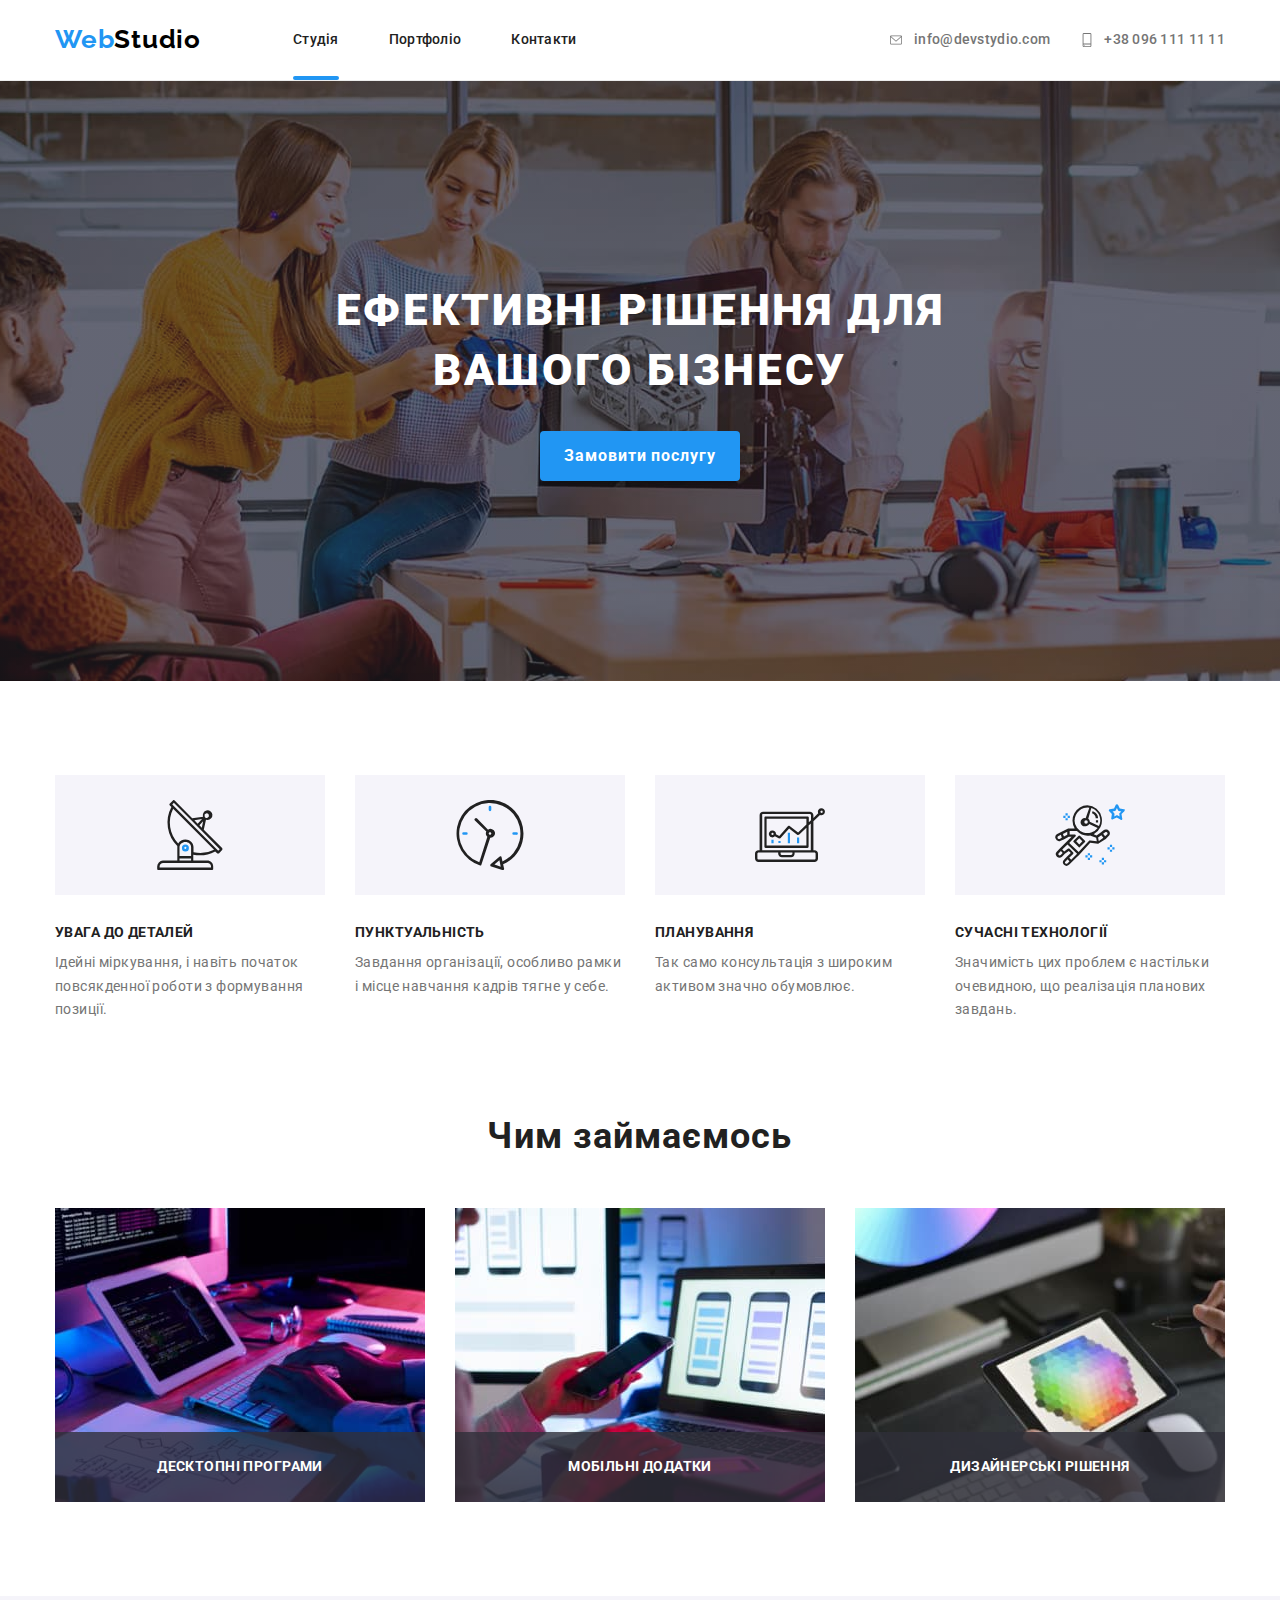
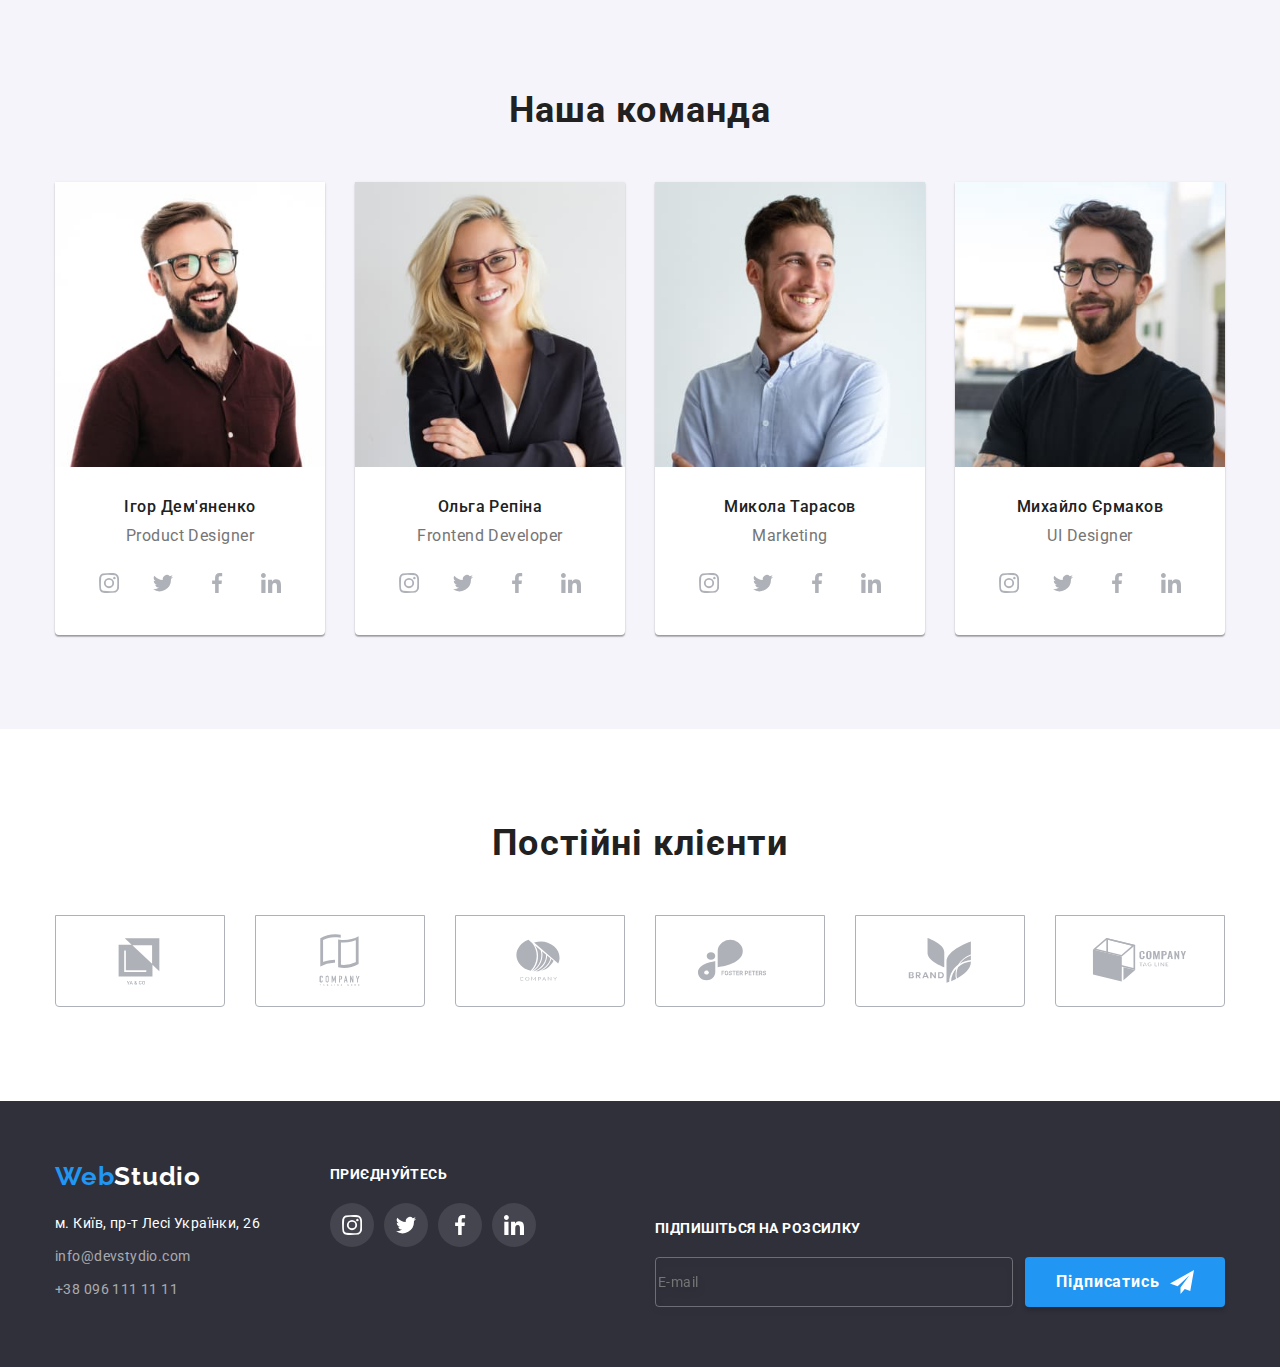
==== commit 6081970e: "Виправлення по ДЗ." ====
--- a/index.html
+++ b/index.html
@@ -158,7 +158,7 @@
         </section>
         <!-- Our team -->
         <section class="team">
-            <div class="team__container container">
+            <div class="container">
                 <h2 class="title">Наша команда</h2>
                 <ul class="team__list list">
                     <li class="team__item">
--- a/css/main.min.css
+++ b/css/main.min.css
@@ -1 +1 @@
-:root{--primary-headlines-color: #212121;--secondary-text-color: #FFFFFF;--text-color: #757575;--interactive-color: #2196F3;--accent-color-shadow: #188ce8;--primary-bcg-color: #FFFFFF;--secondary-bcg-color: #E5E5E5;--trethiary-bcg-color: #F5F4FA;--hero-bcg-color: #2F303A;--overlay-color: rgba(47, 48, 58, 0.4);--secondary-overlay-color: rgba(47, 48, 58, 0.8);--icon-color: #AFB1B8;--form-border-color: rgba(255, 255, 255, 0.3);--form-text-color: rgba(255, 255, 255, 0.6);--font-family-primary: "Roboto", sans-serif;--transition-duration: 250ms;--transition-timing-function: cubic-bezier(0.4, 0, 0.2, 1) }body{font-family:var(--font-family-primary);background-color:var(--primary-bcg-color);color:var(--primary-headlines-color);font-size:14px;letter-spacing:.02em}body.modal-open{overflow:hidden}.container{margin-left:auto;margin-right:auto;padding-left:15px;padding-right:15px}.cursor{cursor:pointer}.list{list-style:none;margin-top:0px;margin-bottom:0px;-webkit-padding-start:0px;padding-inline-start:0px}h1,h2,h3,h4,h5,h6,p{margin-top:0;margin-bottom:0}.title{margin-bottom:30px;font-weight:700;font-size:28px;line-height:1.17;text-align:center;letter-spacing:.03em}@media screen and (min-width: 1200px){.title{margin-bottom:50px;font-size:36px;line-height:1.16}}@media screen and (min-width: 768px){.current::after{content:"";position:absolute;left:0;bottom:0;border-radius:2px;display:block;width:100%;height:4px;background-color:var(--interactive-color)}}.portfolio-main,.client,.team,.job,.benefits{padding-top:60px;padding-bottom:60px}@media screen and (min-width: 1200px){.portfolio-main,.client,.team,.job,.benefits{padding-top:94px;padding-bottom:94px}}.site-nav{position:relative;background-color:var(--primary-bcg-color);border-bottom:1px solid #ececec}.nav{position:relative;display:-webkit-box;display:-ms-flexbox;display:flex;-webkit-box-align:center;-ms-flex-align:center;align-items:center;max-width:480px;height:60px}@media screen and (min-width: 768px){.nav{display:-webkit-box;display:-ms-flexbox;display:flex;-webkit-box-align:center;-ms-flex-align:center;align-items:center;height:80px;-webkit-box-pack:justify;-ms-flex-pack:justify;justify-content:space-between;max-width:768px}}@media screen and (min-width: 1200px){.nav{display:-webkit-box;display:-ms-flexbox;display:flex;-webkit-box-align:center;-ms-flex-align:center;align-items:center;min-width:1200px}}.nav__button{position:absolute;right:10px;display:-webkit-inline-box;display:-ms-inline-flexbox;display:inline-flex;margin:0;padding:0;border:none;background-color:rgba(0,0,0,0);z-index:4}@media screen and (min-width: 768px){.nav__button{display:none}}.nav__button .nav__icon--menu{display:none}.nav__button.is-open .nav__icon--cross{display:none}.nav__button.is-open .nav__icon--menu{display:block}.nav__container{display:none;position:absolute;overflow-y:scroll;top:0px;left:0px;background-color:var(--primary-bcg-color);z-index:2;width:100%;height:100%;padding:48px 40px}.nav__container.is-open{display:block;width:100%;height:796px;overflow:hidden}@media screen and (min-width: 768px){.nav__container{position:absolute;top:100%;left:0px;width:100%;display:-webkit-box;display:-ms-flexbox;display:flex;display:contents}}.nav__list{height:100%}@media screen and (max-width: 767.5px){.nav__list{font-size:40px;line-height:1.17;gap:32px}}@media screen and (min-width: 768px){.nav__list{display:-webkit-box;display:-ms-flexbox;display:flex;gap:50px}}@media screen and (min-width: 1200px){.nav__list{display:-webkit-box;display:-ms-flexbox;display:flex;margin-left:92px;gap:50px}}.nav__mail--tab{position:relative;display:block;text-decoration:none;line-height:1.14;font-weight:500;color:var(--text-color);-webkit-box-align:center;-ms-flex-align:center;align-items:center;-webkit-transition:fill var(--transition-duration) var(--transition-timing-function),color var(--transition-duration) var(--transition-timing-function);transition:fill var(--transition-duration) var(--transition-timing-function),color var(--transition-duration) var(--transition-timing-function)}@media screen and (max-width: 767.5px){.nav__mail--tab{font-size:24px;line-height:1.16;letter-spacing:.02em;margin-bottom:32px}}@media screen and (min-width: 768px){.nav__mail--tab{display:-webkit-box;display:-ms-flexbox;display:flex;font-size:12px;line-height:1.16}}@media screen and (min-width: 1200px){.nav__mail--tab{display:-webkit-box;display:-ms-flexbox;display:flex;font-size:14px;line-height:1.14;padding-top:32px;padding-bottom:32px}}.nav__phone--tab{position:relative;display:block;color:var(--primary-headlines-color);text-decoration:none;line-height:1.14;font-weight:500;-webkit-transition:fill var(--transition-duration) var(--transition-timing-function),color var(--transition-duration) var(--transition-timing-function);transition:fill var(--transition-duration) var(--transition-timing-function),color var(--transition-duration) var(--transition-timing-function)}@media screen and (max-width: 767.5px){.nav__phone--tab{font-size:34px;line-height:1.17;letter-spacing:.02em;color:var(--interactive-color);margin-bottom:32px}}@media screen and (min-width: 768px){.nav__phone--tab{display:-webkit-box;display:-ms-flexbox;display:flex;font-size:12px;line-height:1.16;color:var(--text-color);margin-top:10px}}@media screen and (min-width: 1200px){.nav__phone--tab{display:-webkit-box;display:-ms-flexbox;display:flex;font-size:14px;line-height:1.14;padding-top:32px;padding-bottom:32px;margin-top:0px}}.nav__link{position:relative;display:block;color:var(--primary-headlines-color);text-decoration:none;line-height:1.14;font-weight:500}@media screen and (max-width: 767.5px){.nav__link{margin-bottom:32px}}@media screen and (min-width: 768px){.nav__link{padding-top:32px;padding-bottom:32px}}.nav__address{position:relative}@media screen and (max-width: 767.5px){.nav__address{display:-webkit-box;display:-ms-flexbox;display:flex;-webkit-box-orient:vertical;-webkit-box-direction:reverse;-ms-flex-direction:column-reverse;flex-direction:column-reverse;position:absolute;left:40px;bottom:134px}}@media screen and (min-width: 1200px){.nav__address{display:-webkit-box;display:-ms-flexbox;display:flex;margin-left:auto;gap:30px}}.nav__item{display:-webkit-box;display:-ms-flexbox;display:flex;-webkit-box-align:center;-ms-flex-align:center;align-items:center}.nav__icon{display:none}@media screen and (min-width: 768px){.nav__icon{display:inline-block;margin-right:8px;fill:var(--text-color);-webkit-transition:fill var(--transition-duration) var(--transition-timing-function);transition:fill var(--transition-duration) var(--transition-timing-function)}}@media screen and (min-width: 1200px){.nav__icon{margin-right:10px}}.nav__link:hover,.nav__link:focus,.nav__mail--tab:hover,.nav__mail--tab:focus,.nav__phone--tab:hover,.nav__phone--tab:focus,.nav__mail--tab:hover .nav__icon,.nav__mail--tab:focus .nav__icon,.nav__phone--tab:hover .nav__icon,.nav__phone--tab:focus .nav__icon{color:var(--interactive-color);fill:var(--interactive-color);-webkit-transition:fill var(--transition-duration) var(--transition-timing-function),color var(--transition-duration) var(--transition-timing-function);transition:fill var(--transition-duration) var(--transition-timing-function),color var(--transition-duration) var(--transition-timing-function)}@media screen and (max-width: 767.5px){.site-social{position:absolute;bottom:48px;display:-webkit-box;display:-ms-flexbox;display:flex}}@media screen and (min-width: 768px){.site-social{display:none}}.site-social__item{font-size:18px;font-weight:500;line-height:1.22;letter-spacing:.02em;color:var(--interactive-color);padding-right:10px;border-right:1px solid rgba(33,33,33,.2)}.site-social__item+.site-social__item{margin-left:10px}.site-social__item:last-child{border:none;padding:0}.site-social__instagram,.site-social__twitter,.site-social__facebook,.site-social__linkedin{text-decoration:none;color:var(--interactive-color)}.logo{color:#000;text-decoration:none;font-family:"Raleway";font-weight:700;font-size:26px;line-height:1.2;letter-spacing:.03em}@media screen and (max-width: 479.5px){.logo{margin-left:15px;margin-top:26px;margin-bottom:26px}}.logo__color--interactive{color:var(--interactive-color)}.overlay{max-width:1600px;max-height:400px;margin-left:auto;margin-right:auto;background-image:-webkit-gradient(linear, left top, left bottom, from(var(--overlay-color)), to(var(--overlay-color))),url("/images/img/hero-photo480.jpg");background-image:linear-gradient(var(--overlay-color), var(--overlay-color)),url("/images/img/hero-photo480.jpg");background-size:cover;background-position:center}@media screen and (min-width: 1200px){.overlay{max-width:1600px;max-height:600px}}@media(min-device-pixel-ratio: 2),(-webkit-min-device-pixel-ratio: 2),(min-resolution: 192dpi),(min-resolution: 2dppx){.overlay{background-image:url("/images/img/hero-photo480@2x.jpg")}}@media(min-width: 481px),(-webkit-min-device-pixel-ratio: 2),(min-resolution: 192dpi),(min-resolution: 2dppx){.overlay{background-image:url("/images/img/hero-photo768.jpg")}}@media(min-device-pixel-ratio: 2),(-webkit-min-device-pixel-ratio: 2),(min-resolution: 192dpi),(min-resolution: 2dppx){.overlay{background-image:url("/images/img/hero-photo768@2x.jpg")}}@media(min-width: 769px),(-webkit-min-device-pixel-ratio: 2),(min-resolution: 192dpi),(min-resolution: 2dppx){.overlay{background-image:url("/images/img/hero-photo1600.jpg")}}@media(min-device-pixel-ratio: 2),(-webkit-min-device-pixel-ratio: 2),(min-resolution: 192dpi),(min-resolution: 2dppx){.overlay{background-image:url("/images/img/hero-photo1600@2x.jpg")}}.hero{display:-webkit-box;display:-ms-flexbox;display:flex;-webkit-box-pack:center;-ms-flex-pack:center;justify-content:center;text-align:center;background-color:var(--hero-bcg-color)}.hero__box{width:360px;padding-top:118px;padding-bottom:118px;margin-left:60px;margin-right:60px}@media screen and (min-width: 1200px){.hero__box{width:696px;padding-top:200px;padding-bottom:200px}}.hero__title{font-size:26px;line-height:1.6;font-weight:900;letter-spacing:.06em;color:var(--secondary-text-color);text-transform:uppercase}@media screen and (min-width: 1200px){.hero__title{font-size:44px;line-height:1.36}}.hero__button{display:inline-block;margin-top:30px;width:200px;height:50px;color:var(--secondary-text-color);background-color:var(--interactive-color);font-weight:700;font-size:16px;line-height:1.88;-webkit-box-align:center;-ms-flex-align:center;align-items:center;text-align:center;letter-spacing:.06em;border-color:rgba(0,0,0,0);border-radius:4px;-webkit-box-shadow:0px 4px 4px rgba(0,0,0,.15);box-shadow:0px 4px 4px rgba(0,0,0,.15);-webkit-transition:background-color var(--transition-duration) var(--transition-timing-function);transition:background-color var(--transition-duration) var(--transition-timing-function)}.hero__button:hover,.hero__button:focus{background-color:var(--accent-color-shadow);-webkit-transition:background-color var(--transition-duration) var(--transition-timing-function);transition:background-color var(--transition-duration) var(--transition-timing-function)}.benefits{padding-bottom:60;margin-left:auto;margin-right:auto}@media screen and (min-width: 480px){.benefits{width:480px}}@media screen and (min-width: 768px){.benefits{width:768px}}@media screen and (min-width: 1200px){.benefits{width:1200px;padding-bottom:0}}.benefits__list{display:-webkit-box;display:-ms-flexbox;display:flex;-webkit-box-orient:vertical;-webkit-box-direction:normal;-ms-flex-direction:column;flex-direction:column;-webkit-box-pack:center;-ms-flex-pack:center;justify-content:center;gap:30px}@media screen and (min-width: 768px){.benefits__list{-webkit-box-orient:horizontal;-webkit-box-direction:normal;-ms-flex-direction:row;flex-direction:row;-ms-flex-wrap:wrap;flex-wrap:wrap;gap:30px}}@media screen and (min-width: 1200px){.benefits__list{-webkit-box-orient:horizontal;-webkit-box-direction:normal;-ms-flex-direction:row;flex-direction:row;gap:30px}}.benefits__item{margin-left:auto;margin-right:auto;width:100%}@media screen and (min-width: 768px){.benefits__item{-ms-flex-preferred-size:calc((100% - 60px)/2);flex-basis:calc((100% - 60px)/2)}}@media screen and (min-width: 1200px){.benefits__item{-ms-flex-preferred-size:calc((100% - 120px)/4);flex-basis:calc((100% - 120px)/4)}}.benefits__icon{display:-webkit-box;display:-ms-flexbox;display:flex;-webkit-box-pack:center;-ms-flex-pack:center;justify-content:center;height:120px;margin-bottom:30px;background-color:var(--trethiary-bcg-color)}@media screen and (min-width: 1200px){.benefits__icon{display:-webkit-box;display:-ms-flexbox;display:flex;width:270px;height:120px;margin-bottom:30px}}.benefits__svg{margin-top:25px;margin-bottom:25px;margin-left:100px;margin-right:100px}.benefits__title{text-align:center;margin-bottom:10px;font-weight:700;font-size:14px;line-height:1.14;letter-spacing:.03em;text-transform:uppercase}@media screen and (min-width: 768px){.benefits__title{text-align:left}}.benefits__text{color:var(--text-color);line-height:1.71;letter-spacing:.03em}.job{display:none}@media screen and (min-width: 1200px){.job{display:block}}.job__list{display:-webkit-box;display:-ms-flexbox;display:flex;-webkit-box-pack:center;-ms-flex-pack:center;justify-content:center;gap:30px}.job__item{position:relative}.job__item::before{content:"";display:inline-block;position:absolute;left:0;bottom:0;width:100%;height:70px;background-color:var(--secondary-overlay-color)}.job__label{position:absolute;left:50%;bottom:27px;-webkit-transform:translate(-50%);transform:translate(-50%);font-weight:700;font-size:14px;line-height:1.14;letter-spacing:.03em;text-align:center;text-transform:uppercase;color:var(--secondary-text-color)}.team{background-color:var(--trethiary-bcg-color)}@media screen and (min-width: 480px){.team__container{width:480px}}@media screen and (min-width: 768px){.team__container{width:768px}}@media screen and (min-width: 1200px){.team__container{width:1200px}}.team__list{display:-webkit-box;display:-ms-flexbox;display:flex;-webkit-box-orient:vertical;-webkit-box-direction:normal;-ms-flex-direction:column;flex-direction:column;-webkit-box-pack:center;-ms-flex-pack:center;justify-content:center;gap:30px}@media screen and (min-width: 768px){.team__list{-webkit-box-orient:horizontal;-webkit-box-direction:normal;-ms-flex-direction:row;flex-direction:row;-ms-flex-wrap:wrap;flex-wrap:wrap;gap:30px}}@media screen and (min-width: 1200px){.team__list{-webkit-box-orient:horizontal;-webkit-box-direction:normal;-ms-flex-direction:row;flex-direction:row;gap:30px}}.team__portrait{max-width:100%;height:auto}.team__item{margin-left:auto;margin-right:auto;background-color:var(--primary-bcg-color);-webkit-box-shadow:0px 1px 3px rgba(0,0,0,.12),0px 1px 1px rgba(0,0,0,.14),0px 2px 1px rgba(0,0,0,.2);box-shadow:0px 1px 3px rgba(0,0,0,.12),0px 1px 1px rgba(0,0,0,.14),0px 2px 1px rgba(0,0,0,.2);border-radius:0px 0px 4px 4px}@media screen and (min-width: 768px){.team__item{-ms-flex-preferred-size:calc((100% - 60px)/2);flex-basis:calc((100% - 60px)/2)}}@media screen and (min-width: 1200px){.team__item{-ms-flex-preferred-size:calc((100% - 120px)/4);flex-basis:calc((100% - 120px)/4)}}.team__box{padding-top:30px;padding-bottom:24px}@media screen and (min-width: 1200px){.team__box{padding-bottom:30px}}.team__name{padding-bottom:10px;font-size:16px;line-height:1.19;letter-spacing:.03em;text-align:center;font-weight:500;color:var(--primary-headlines-color)}.team__descridtion{color:var(--text-color);font-size:16px;line-height:1.19;text-align:center;letter-spacing:.03em}.social{display:-webkit-box;display:-ms-flexbox;display:flex;-webkit-box-pack:center;-ms-flex-pack:center;justify-content:center;margin-top:16px;margin-left:32px;margin-right:32px;gap:10px}.social__item{width:44px;height:44px}.social__icon{display:-webkit-box;display:-ms-flexbox;display:flex;border-radius:100%;-webkit-transition:background-color var(--transition-duration) var(--transition-timing-function);transition:background-color var(--transition-duration) var(--transition-timing-function)}.social__icon:hover,.social__icon:focus,.social__icon:hover .social__svg,.social__icon:focus .social__svg{fill:var(--secondary-text-color);background-color:var(--interactive-color);-webkit-transition:fill var(--transition-duration) var(--transition-timing-function),background-color var(--transition-duration) var(--transition-timing-function);transition:fill var(--transition-duration) var(--transition-timing-function),background-color var(--transition-duration) var(--transition-timing-function)}.social__svg{margin:12px;width:44px;fill:var(--icon-color);-webkit-transition:fill var(--transition-duration) var(--transition-timing-function);transition:fill var(--transition-duration) var(--transition-timing-function)}.client__list{display:-webkit-box;display:-ms-flexbox;display:flex;-webkit-box-pack:center;-ms-flex-pack:center;justify-content:center;-ms-flex-wrap:wrap;flex-wrap:wrap;gap:30px}@media screen and (min-width: 480px){.client__list{margin-left:auto;margin-right:auto;width:480px}}@media screen and (min-width: 768px){.client__list{margin-left:auto;margin-right:auto;width:768px}}@media screen and (min-width: 1200px){.client__list{margin-left:auto;margin-right:auto;width:1200px}}.client__item{margin-left:auto;margin-right:auto;gap:30px;-ms-flex-preferred-size:calc((100% - 60px)/2);flex-basis:calc((100% - 60px)/2)}@media screen and (min-width: 768px){.client__item{-ms-flex-preferred-size:calc((100% - 90px)/3);flex-basis:calc((100% - 90px)/3)}}@media screen and (min-width: 1200px){.client__item{-ms-flex-preferred-size:calc((100% - 180px)/6);flex-basis:calc((100% - 180px)/6)}}.client__icon{display:-webkit-box;display:-ms-flexbox;display:flex;-webkit-box-pack:center;-ms-flex-pack:center;justify-content:center;-webkit-box-align:center;-ms-flex-align:center;align-items:center;height:92px;border:1px solid var(--icon-color);border-radius:0px 0px 4px 4px;-webkit-transition:border var(--transition-duration) var(--transition-timing-function);transition:border var(--transition-duration) var(--transition-timing-function)}.client__icon:hover,.client__icon:focus{border-color:var(--interactive-color);-webkit-transition:border-color var(--transition-duration) var(--transition-timing-function);transition:border-color var(--transition-duration) var(--transition-timing-function)}.client__svg{fill:var(--icon-color);-webkit-transition:fill var(--transition-duration) var(--transition-timing-function);transition:fill var(--transition-duration) var(--transition-timing-function)}.client__icon:hover .client__svg,.client__icon:focus .client__svg{fill:var(--interactive-color);-webkit-transition:fill var(--transition-duration) var(--transition-timing-function);transition:fill var(--transition-duration) var(--transition-timing-function)}.backdrop{position:fixed;top:0;left:0;width:100%;height:100%;background-color:rgba(0,0,0,.2);opacity:1;-webkit-transition:opacity var(--transition-duration) var(--transition-timing-function);transition:opacity var(--transition-duration) var(--transition-timing-function);z-index:3;overflow-y:scroll}.backdrop.is-hidden .modal{-webkit-transform:translate(-50%, -50%) scale(0.9);transform:translate(-50%, -50%) scale(0.9);opacity:0;-webkit-transition:opacity var(--transition-duration) var(--transition-timing-function),scale var(--transition-duration) var(--transition-timing-function),-webkit-transform var(--transition-duration) var(--transition-timing-function);transition:opacity var(--transition-duration) var(--transition-timing-function),scale var(--transition-duration) var(--transition-timing-function),-webkit-transform var(--transition-duration) var(--transition-timing-function);transition:opacity var(--transition-duration) var(--transition-timing-function),transform var(--transition-duration) var(--transition-timing-function),scale var(--transition-duration) var(--transition-timing-function);transition:opacity var(--transition-duration) var(--transition-timing-function),transform var(--transition-duration) var(--transition-timing-function),scale var(--transition-duration) var(--transition-timing-function),-webkit-transform var(--transition-duration) var(--transition-timing-function)}.modal{position:absolute;top:50%;left:50%;-webkit-transform:translate(-50%, -50%) scale(1);transform:translate(-50%, -50%) scale(1);margin-top:auto;opacity:1;-webkit-box-shadow:0px 1px 3px rgba(0,0,0,.12),0px 1px 1px rgba(0,0,0,.14),0px 2px 1px rgba(0,0,0,.2);box-shadow:0px 1px 3px rgba(0,0,0,.12),0px 1px 1px rgba(0,0,0,.14),0px 2px 1px rgba(0,0,0,.2);border-radius:4px;-webkit-transition:opacity var(--transition-duration) var(--transition-timing-function),scale var(--transition-duration) var(--transition-timing-function),-webkit-transform var(--transition-duration) var(--transition-timing-function);transition:opacity var(--transition-duration) var(--transition-timing-function),scale var(--transition-duration) var(--transition-timing-function),-webkit-transform var(--transition-duration) var(--transition-timing-function);transition:opacity var(--transition-duration) var(--transition-timing-function),transform var(--transition-duration) var(--transition-timing-function),scale var(--transition-duration) var(--transition-timing-function);transition:opacity var(--transition-duration) var(--transition-timing-function),transform var(--transition-duration) var(--transition-timing-function),scale var(--transition-duration) var(--transition-timing-function),-webkit-transform var(--transition-duration) var(--transition-timing-function);background-color:var(--primary-bcg-color)}@media screen and (max-width: 767.5px){.modal{max-width:450px;min-height:609px}}@media screen and (min-width: 768px){.modal{width:528px;height:581px}}.modal__button{position:absolute;top:8px;right:8px;border-radius:100%;border:1px solid rgba(0,0,0,.1);width:30px;height:30px;background-color:var(--primary-bcg-color);-webkit-transition:fill var(--transition-duration) var(--transition-timing-function);transition:fill var(--transition-duration) var(--transition-timing-function)}.modal__button:hover,.modal__button:focus{fill:var(--interactive-color);-webkit-transition:fill var(--transition-duration) var(--transition-timing-function);transition:fill var(--transition-duration) var(--transition-timing-function)}.backdrop.is-hidden{opacity:0;pointer-events:none}.modal__close-icon{position:absolute;top:50%;left:50%;-webkit-transform:translate(-50%, -50%);transform:translate(-50%, -50%)}.form{margin-top:40px;margin-left:40px;margin-right:40px}.form__field{position:relative;display:-webkit-box;display:-ms-flexbox;display:flex;-webkit-box-orient:vertical;-webkit-box-direction:normal;-ms-flex-direction:column;flex-direction:column;margin-bottom:10px}.form__label{margin-bottom:4px;font-size:12px;line-height:1.16;letter-spacing:.01em;color:var(--text-color)}.form__input{width:100%;height:40px;border:1px solid rgba(33,33,33,.2);border-radius:4px;padding-left:42px;-webkit-transition:border var(--transition-duration) var(--transition-timing-function);transition:border var(--transition-duration) var(--transition-timing-function)}.form__text-area{width:100%;border:1px solid rgba(33,33,33,.2);border-radius:4px;-webkit-transition:border var(--transition-duration) var(--transition-timing-function);transition:border var(--transition-duration) var(--transition-timing-function)}.form__svg{position:absolute;top:29px;left:12px;-webkit-transition:fill var(--transition-duration) var(--transition-timing-function);transition:fill var(--transition-duration) var(--transition-timing-function)}.form__field:focus-within>.form__svg{fill:var(--interactive-color);-webkit-transition:fill var(--transition-duration) var(--transition-timing-function);transition:fill var(--transition-duration) var(--transition-timing-function)}.form__field:focus-within>.form__input,.form__field:focus-within>.form__text-area{outline:none;border:1px solid var(--interactive-color);border-radius:4px;-webkit-transition:border var(--transition-duration) var(--transition-timing-function);transition:border var(--transition-duration) var(--transition-timing-function)}.form__checkbox{margin-top:20px;margin-bottom:30px;margin-left:14px;margin-right:11px;font-size:14px;line-height:1.7;letter-spacing:.03em;color:var(--text-color)}.form__checkbox-input{position:absolute;-webkit-appearance:none;-moz-appearance:none;appearance:none}.form__checkbox-svg{margin-top:auto;margin-bottom:auto;fill:rgba(0,0,0,0);border:2px solid var(--primary-headlines-color);border-radius:2px;display:inline-block;margin-right:8px;-webkit-transition:fill var(--transition-duration) var(--transition-timing-function),background-color var(--transition-duration) var(--transition-timing-function);transition:fill var(--transition-duration) var(--transition-timing-function),background-color var(--transition-duration) var(--transition-timing-function)}.form__checkbox-input:checked+.form__checkbox-svg{fill:var(--secondary-text-color);background-color:var(--interactive-color);border:none;-webkit-transition:fill var(--transition-duration) var(--transition-timing-function),background-color var(--transition-duration) var(--transition-timing-function);transition:fill var(--transition-duration) var(--transition-timing-function),background-color var(--transition-duration) var(--transition-timing-function)}.form__policy{padding-left:3px;color:var(--interactive-color);font-size:14px;line-height:1.7;letter-spacing:.03em}.form__text{display:block;margin-bottom:12px;margin-top:40px;font-weight:700;font-size:20px;line-height:1.15;text-align:center;letter-spacing:.03em;color:var(--primary-headlines-color)}.form__text-area{padding:12px 16px;resize:none;width:100%;height:120px}.form__submit{display:block;margin-top:30px;margin-bottom:40px;margin-right:auto;margin-left:auto;width:200px;height:50px;padding:10px 55px;border-radius:4px;border:none;color:var(--secondary-text-color);background-color:var(--interactive-color);cursor:pointer;font-size:16px;font-weight:700;line-height:1.875;letter-spacing:.06em;-webkit-box-shadow:0px 4px 4px 0px rgba(0,0,0,.15);box-shadow:0px 4px 4px 0px rgba(0,0,0,.15);-webkit-transition:background-color var(--transition-duration) var(--transition-timing-function);transition:background-color var(--transition-duration) var(--transition-timing-function)}.form__submit:focus,.form__submit:hover{background-color:var(--accent-color-shadow);-webkit-transition:background-color var(--transition-duration) var(--transition-timing-function);transition:background-color var(--transition-duration) var(--transition-timing-function)}footer{padding-top:60px;padding-bottom:60px;background-color:var(--hero-bcg-color);background-repeat:no-repeat;background-position:center}.footer{max-width:768px}@media screen and (min-width: 1200px){.footer{display:-webkit-box;display:-ms-flexbox;display:flex;-webkit-box-pack:justify;-ms-flex-pack:justify;justify-content:space-between;-webkit-box-align:baseline;-ms-flex-align:baseline;align-items:baseline;max-width:1200px}}@media screen and (min-width: 768px){.footer__info{display:-webkit-box;display:-ms-flexbox;display:flex;-ms-flex-pack:distribute;justify-content:space-around}}.footer__logo{margin-bottom:20px;color:var(--secondary-text-color);font-family:"Raleway";font-style:normal;font-weight:700;font-size:26px;line-height:1.19;letter-spacing:.03em}.contact{display:block;color:var(--secondary-text-color);font-size:14px;line-height:1.71;letter-spacing:.03em;font-style:normal}.footer__block{text-align:center}@media screen and (min-width: 1200px){.footer__block{text-align:left}}.contact__address{display:inline-block;margin-top:9px;line-height:1.71;letter-spacing:.03em;color:rgba(255,255,255,.6);text-decoration:none}.join{text-align:center;width:206px;margin:60px auto}@media screen and (min-width: 768px){.join{margin:5px 0px 0px 0px}}@media screen and (min-width: 1200px){.join{text-align:left;margin-left:70px}}.join__list{margin-top:0}.join__text{display:inline-block;margin-bottom:20px;width:206px;color:var(--secondary-text-color);font-family:"Roboto";font-style:normal;font-weight:700;font-size:14px;line-height:1.14;letter-spacing:.03em;text-transform:uppercase}.join__social{display:-webkit-box;display:-ms-flexbox;display:flex;width:44px;height:44px;border-radius:100%;background-color:#44454e;-webkit-transition:background-color var(--transition-duration) var(--transition-timing-function);transition:background-color var(--transition-duration) var(--transition-timing-function)}.join__social:hover,.join__social:focus{background-color:var(--interactive-color);-webkit-transition:background-color var(--transition-duration) var(--transition-timing-function);transition:background-color var(--transition-duration) var(--transition-timing-function)}.join__svg{margin:12px;fill:var(--secondary-text-color)}.subscribe{text-align:center}@media screen and (min-width: 481px){.subscribe{margin-top:60px}}@media screen and (min-width: 1200px){.subscribe{-ms-flex-wrap:wrap;flex-wrap:wrap;text-align:left}}.subscribe__text{margin-bottom:20px;color:var(--secondary-text-color);font-weight:700;font-size:14px;line-height:1.14;letter-spacing:.03em;text-transform:uppercase}@media screen and (min-width: 1200px){.subscribe__box{display:-webkit-box;display:-ms-flexbox;display:flex}}.subscribe__form{position:relative}.subscribe__email{line-height:1.25;letter-spacing:.03em;height:50px;border:1px solid var(--form-border-color);-webkit-filter:drop-shadow(0px 4px 4px rgba(0, 0, 0, 0.15));filter:drop-shadow(0px 4px 4px rgba(0, 0, 0, 0.15));border-radius:4px;background-color:rgba(0,0,0,0);outline:none;color:var(--secondary-text-color);width:100%}@media screen and (min-width: 480px){.subscribe__email{width:450px;margin-left:auto;margin-right:auto}}@media screen and (min-width: 1200px){.subscribe__email{max-width:358px}}.subscribe__button{margin-left:auto;margin-right:auto;margin-top:20px;display:-webkit-box;display:-ms-flexbox;display:flex;-webkit-box-align:center;-ms-flex-align:center;align-items:center;-webkit-box-pack:center;-ms-flex-pack:center;justify-content:center;width:200px;height:50px;-webkit-box-shadow:0px 4px 4px rgba(0,0,0,.15);box-shadow:0px 4px 4px rgba(0,0,0,.15);border-radius:4px;border-color:rgba(0,0,0,0);background-color:var(--interactive-color);-webkit-transition:background-color var(--transition-duration) var(--transition-timing-function);transition:background-color var(--transition-duration) var(--transition-timing-function)}@media screen and (min-width: 1200px){.subscribe__button{margin-left:12px;margin-right:0px;margin-top:0px}}.subscribe__button:hover,.subscribe__button:focus{background-color:var(--accent-color-shadow);-webkit-transition:background-color var(--transition-duration) var(--transition-timing-function);transition:background-color var(--transition-duration) var(--transition-timing-function)}.subscribe__button-text{font-weight:700;font-size:16px;line-height:1.87;letter-spacing:.06em;color:var(--secondary-text-color)}.subscribe__svg{margin-left:10px;fill:var(--secondary-text-color)}.no-gap{display:block;width:100%;height:auto}.invisible{visibility:hidden}body{height:100%}.filter{display:-webkit-box;display:-ms-flexbox;display:flex;-webkit-box-pack:start;-ms-flex-pack:start;justify-content:start;margin-bottom:40px;gap:8px;max-width:450px;-ms-flex-wrap:wrap;flex-wrap:wrap}@media screen and (min-width: 480px){.filter{margin-left:auto;margin-right:auto}}@media screen and (min-width: 768px){.filter{-webkit-box-pack:center;-ms-flex-pack:center;justify-content:center;margin-bottom:30px;margin-left:auto;margin-right:auto;max-width:768px}}@media screen and (min-width: 1200px){.filter{-webkit-box-pack:center;-ms-flex-pack:center;justify-content:center;margin-bottom:50px;margin-left:auto;margin-right:auto;max-width:1200px}}.filter__button{padding-top:6px;padding-right:22px;padding-bottom:6px;padding-left:22px;color:var(--primary-headlines-color);font-weight:500;font-size:16px;line-height:1.6;text-align:center;letter-spacing:.03em;background:#f5f4fa;border-radius:4px;border-color:rgba(0,0,0,0);-webkit-transition:color var(--transition-duration) var(--transition-timing-function),background-color var(--transition-duration) var(--transition-timing-function);transition:color var(--transition-duration) var(--transition-timing-function),background-color var(--transition-duration) var(--transition-timing-function)}.filter__button:hover,.filter__button:focus{color:var(--secondary-text-color);background-color:var(--interactive-color);-webkit-transition:color var(--transition-duration) var(--transition-timing-function),background-color var(--transition-duration) var(--transition-timing-function);transition:color var(--transition-duration) var(--transition-timing-function),background-color var(--transition-duration) var(--transition-timing-function)}.card-set{display:-webkit-box;display:-ms-flexbox;display:flex;-ms-flex-wrap:wrap;flex-wrap:wrap;margin:-15px}@media screen and (min-width: 480px){.card-set{margin-left:auto;margin-right:auto;width:480px}}@media screen and (min-width: 768px){.card-set{margin-left:auto;margin-right:auto;width:768px}}@media screen and (min-width: 1200px){.card-set{margin-left:auto;margin-right:auto;width:1200px}}.card-set__item{margin:15px;width:450px}@media screen and (min-width: 768px){.card-set__item{width:calc((100% - 60px)/2)}}@media screen and (min-width: 1200px){.card-set__item{width:calc((100% - 90px)/3)}}.card-set__filter{-webkit-transition:-webkit-box-shadow var(--transition-duration) var(--transition-timing-function);transition:-webkit-box-shadow var(--transition-duration) var(--transition-timing-function);transition:box-shadow var(--transition-duration) var(--transition-timing-function);transition:box-shadow var(--transition-duration) var(--transition-timing-function), -webkit-box-shadow var(--transition-duration) var(--transition-timing-function)}.card-set__filter:hover{-webkit-box-shadow:0px 1px 3px rgba(0,0,0,.12),0px 1px 1px rgba(0,0,0,.14),0px 2px 1px rgba(0,0,0,.2);box-shadow:0px 1px 3px rgba(0,0,0,.12),0px 1px 1px rgba(0,0,0,.14),0px 2px 1px rgba(0,0,0,.2);-webkit-transition:-webkit-box-shadow var(--transition-duration) var(--transition-timing-function);transition:-webkit-box-shadow var(--transition-duration) var(--transition-timing-function);transition:box-shadow var(--transition-duration) var(--transition-timing-function);transition:box-shadow var(--transition-duration) var(--transition-timing-function), -webkit-box-shadow var(--transition-duration) var(--transition-timing-function)}.card-set__sub{width:100%;height:100%;padding-top:20px;padding-bottom:20px;padding-left:24px;padding-right:24px;border-bottom:1px solid #eee;border-left:1px solid #eee;border-right:1px solid #eee;background-color:var(--primary-bcg-color)}.card-set__box{position:relative;overflow:hidden}.card-set__overlay{position:absolute;top:0;left:0;width:100%;height:100%;background-color:var(--interactive-color);-webkit-transform:translateY(100%);transform:translateY(100%);opacity:0;-webkit-transition:opacity var(--transition-duration) var(--transition-timing-function),-webkit-transform var(--transition-duration) var(--transition-timing-function);transition:opacity var(--transition-duration) var(--transition-timing-function),-webkit-transform var(--transition-duration) var(--transition-timing-function);transition:transform var(--transition-duration) var(--transition-timing-function),opacity var(--transition-duration) var(--transition-timing-function);transition:transform var(--transition-duration) var(--transition-timing-function),opacity var(--transition-duration) var(--transition-timing-function),-webkit-transform var(--transition-duration) var(--transition-timing-function)}.card-set__filter:hover .card-set__overlay{opacity:1;-webkit-transform:translateY(0);transform:translateY(0);-webkit-transition:opacity var(--transition-duration) var(--transition-timing-function),-webkit-transform var(--transition-duration) var(--transition-timing-function);transition:opacity var(--transition-duration) var(--transition-timing-function),-webkit-transform var(--transition-duration) var(--transition-timing-function);transition:transform var(--transition-duration) var(--transition-timing-function),opacity var(--transition-duration) var(--transition-timing-function);transition:transform var(--transition-duration) var(--transition-timing-function),opacity var(--transition-duration) var(--transition-timing-function),-webkit-transform var(--transition-duration) var(--transition-timing-function)}.card-set__text{padding-top:63px;padding-bottom:63px;padding-left:24px;padding-right:24px;font-size:18px;line-height:1.55;letter-spacing:.03em;color:var(--secondary-text-color)}.card-set__subject{color:var(--primary-headlines-color);font-weight:700;font-size:18px;line-height:2;letter-spacing:.06em}.card-set__name{color:var(--text-color);font-size:16px;line-height:1.9;letter-spacing:.03em}/*# sourceMappingURL=main.min.css.map */+:root{--primary-headlines-color: #212121;--secondary-text-color: #FFFFFF;--text-color: #757575;--interactive-color: #2196F3;--accent-color-shadow: #188ce8;--primary-bcg-color: #FFFFFF;--secondary-bcg-color: #E5E5E5;--trethiary-bcg-color: #F5F4FA;--hero-bcg-color: #2F303A;--overlay-color: rgba(47, 48, 58, 0.4);--secondary-overlay-color: rgba(47, 48, 58, 0.8);--icon-color: #AFB1B8;--form-border-color: rgba(255, 255, 255, 0.3);--form-text-color: rgba(255, 255, 255, 0.6);--font-family-primary: "Roboto", sans-serif;--transition-duration: 250ms;--transition-timing-function: cubic-bezier(0.4, 0, 0.2, 1) }body{font-family:var(--font-family-primary);background-color:var(--primary-bcg-color);color:var(--primary-headlines-color);font-size:14px;letter-spacing:.02em}body.modal-open{overflow:hidden}.container{margin-left:auto;margin-right:auto;padding-left:15px;padding-right:15px}@media screen and (min-width: 480px){.container{width:480px}}@media screen and (min-width: 768px){.container{width:768px}}@media screen and (min-width: 1200px){.container{width:1200px}}.cursor{cursor:pointer}.list{list-style:none;margin-top:0px;margin-bottom:0px;-webkit-padding-start:0px;padding-inline-start:0px}h1,h2,h3,h4,h5,h6,p{margin-top:0;margin-bottom:0}.title{margin-bottom:30px;font-weight:700;font-size:28px;line-height:1.17;text-align:center;letter-spacing:.03em}@media screen and (min-width: 1200px){.title{margin-bottom:50px;font-size:36px;line-height:1.16}}@media screen and (min-width: 768px){.current::after{content:"";position:absolute;left:0;bottom:0;border-radius:2px;display:block;width:100%;height:4px;background-color:var(--interactive-color)}}.portfolio-main,.client,.team,.job,.benefits{padding-top:60px;padding-bottom:60px}@media screen and (min-width: 1200px){.portfolio-main,.client,.team,.job,.benefits{padding-top:94px;padding-bottom:94px}}.site-nav{background-color:var(--primary-bcg-color);border-bottom:1px solid #ececec}.nav{display:-webkit-box;display:-ms-flexbox;display:flex;-webkit-box-align:center;-ms-flex-align:center;align-items:center;max-width:480px;height:60px}@media screen and (min-width: 768px){.nav{display:-webkit-box;display:-ms-flexbox;display:flex;-webkit-box-align:center;-ms-flex-align:center;align-items:center;height:80px;-webkit-box-pack:justify;-ms-flex-pack:justify;justify-content:space-between;max-width:768px}}@media screen and (min-width: 1200px){.nav{display:-webkit-box;display:-ms-flexbox;display:flex;-webkit-box-align:center;-ms-flex-align:center;align-items:center;min-width:1200px}}.nav__button{position:fixed;top:10px;right:10px;display:-webkit-inline-box;display:-ms-inline-flexbox;display:inline-flex;margin:0;padding:0;border:none;background-color:rgba(0,0,0,0);z-index:4}.nav__button.is-open{position:absolute;top:10px;right:10px}@media screen and (min-width: 768px){.nav__button{display:none}}.nav__button .nav__icon--menu{display:none}.nav__button.is-open .nav__icon--cross{display:none}.nav__button.is-open .nav__icon--menu{display:block}.nav__container{display:none;position:fixed;overflow-y:scroll;top:0px;left:0px;background-color:var(--primary-bcg-color);z-index:2;height:100%;padding:48px 40px}.nav__container.is-open{display:block;width:100%;overflow:hidden}@media screen and (min-width: 768px){.nav__container{top:100%;left:0px;width:100%;display:-webkit-box;display:-ms-flexbox;display:flex;display:contents}}.nav__list{height:100%}@media screen and (max-width: 767.5px){.nav__list{font-size:40px;line-height:1.17;gap:32px}}@media screen and (min-width: 768px){.nav__list{display:-webkit-box;display:-ms-flexbox;display:flex;gap:50px}}@media screen and (min-width: 1200px){.nav__list{display:-webkit-box;display:-ms-flexbox;display:flex;margin-left:92px;gap:50px}}.nav__mail--tab{position:relative;display:block;text-decoration:none;line-height:1.14;font-weight:500;color:var(--text-color);-webkit-box-align:center;-ms-flex-align:center;align-items:center;-webkit-transition:fill var(--transition-duration) var(--transition-timing-function),color var(--transition-duration) var(--transition-timing-function);transition:fill var(--transition-duration) var(--transition-timing-function),color var(--transition-duration) var(--transition-timing-function)}@media screen and (max-width: 767.5px){.nav__mail--tab{font-size:24px;line-height:1.16;letter-spacing:.02em;margin-bottom:32px}}@media screen and (min-width: 768px){.nav__mail--tab{display:-webkit-box;display:-ms-flexbox;display:flex;font-size:12px;line-height:1.16}}@media screen and (min-width: 1200px){.nav__mail--tab{display:-webkit-box;display:-ms-flexbox;display:flex;font-size:14px;line-height:1.14;padding-top:32px;padding-bottom:32px}}.nav__phone--tab{position:relative;display:block;color:var(--primary-headlines-color);text-decoration:none;line-height:1.14;font-weight:500;-webkit-transition:fill var(--transition-duration) var(--transition-timing-function),color var(--transition-duration) var(--transition-timing-function);transition:fill var(--transition-duration) var(--transition-timing-function),color var(--transition-duration) var(--transition-timing-function)}@media screen and (max-width: 767.5px){.nav__phone--tab{font-size:34px;line-height:1.17;letter-spacing:.02em;color:var(--interactive-color);margin-bottom:32px}}@media screen and (min-width: 768px){.nav__phone--tab{display:-webkit-box;display:-ms-flexbox;display:flex;font-size:12px;line-height:1.16;color:var(--text-color);margin-top:10px}}@media screen and (min-width: 1200px){.nav__phone--tab{display:-webkit-box;display:-ms-flexbox;display:flex;font-size:14px;line-height:1.14;padding-top:32px;padding-bottom:32px;margin-top:0px}}.nav__link{position:relative;display:block;color:var(--primary-headlines-color);text-decoration:none;line-height:1.14;font-weight:500}@media screen and (max-width: 767.5px){.nav__link{margin-bottom:32px}}@media screen and (min-width: 768px){.nav__link{padding-top:32px;padding-bottom:32px}}.nav__address{position:relative}@media screen and (max-width: 767.5px){.nav__address{display:-webkit-box;display:-ms-flexbox;display:flex;-webkit-box-orient:vertical;-webkit-box-direction:reverse;-ms-flex-direction:column-reverse;flex-direction:column-reverse;position:absolute;left:40px;bottom:134px}}@media screen and (min-width: 1200px){.nav__address{display:-webkit-box;display:-ms-flexbox;display:flex;margin-left:auto;gap:30px}}.nav__item{display:-webkit-box;display:-ms-flexbox;display:flex;-webkit-box-align:center;-ms-flex-align:center;align-items:center}.nav__icon{display:none}@media screen and (min-width: 768px){.nav__icon{display:inline-block;margin-right:8px;fill:var(--text-color);-webkit-transition:fill var(--transition-duration) var(--transition-timing-function);transition:fill var(--transition-duration) var(--transition-timing-function)}}@media screen and (min-width: 1200px){.nav__icon{margin-right:10px}}.nav__link:hover,.nav__link:focus,.nav__mail--tab:hover,.nav__mail--tab:focus,.nav__phone--tab:hover,.nav__phone--tab:focus,.nav__mail--tab:hover .nav__icon,.nav__mail--tab:focus .nav__icon,.nav__phone--tab:hover .nav__icon,.nav__phone--tab:focus .nav__icon{color:var(--interactive-color);fill:var(--interactive-color);-webkit-transition:fill var(--transition-duration) var(--transition-timing-function),color var(--transition-duration) var(--transition-timing-function);transition:fill var(--transition-duration) var(--transition-timing-function),color var(--transition-duration) var(--transition-timing-function)}@media screen and (max-width: 767.5px){.site-social{position:absolute;bottom:48px;display:-webkit-box;display:-ms-flexbox;display:flex}}@media screen and (min-width: 768px){.site-social{display:none}}.site-social__item{font-size:18px;font-weight:500;line-height:1.22;letter-spacing:.02em;color:var(--interactive-color);padding-right:10px;border-right:1px solid rgba(33,33,33,.2)}.site-social__item+.site-social__item{margin-left:10px}.site-social__item:last-child{border:none;padding:0}.site-social__instagram,.site-social__twitter,.site-social__facebook,.site-social__linkedin{text-decoration:none;color:var(--interactive-color)}.logo{color:#000;text-decoration:none;font-family:"Raleway";font-weight:700;font-size:26px;line-height:1.2;letter-spacing:.03em}@media screen and (max-width: 479.5px){.logo{margin-left:15px;margin-top:26px;margin-bottom:26px}}.logo__color--interactive{color:var(--interactive-color)}.overlay{max-width:1600px;max-height:400px;margin-left:auto;margin-right:auto;background-image:-webkit-gradient(linear, left top, left bottom, from(var(--overlay-color)), to(var(--overlay-color))),url("../images/img/hero-photo480.jpg");background-image:linear-gradient(var(--overlay-color), var(--overlay-color)),url("../images/img/hero-photo480.jpg");background-size:cover;background-position:center}@media screen and (min-width: 1200px){.overlay{max-width:1600px;max-height:600px}}@media(min-device-pixel-ratio: 2),(-webkit-min-device-pixel-ratio: 2),(min-resolution: 192dpi),(min-resolution: 2dppx){.overlay{background-image:-webkit-gradient(linear, left top, left bottom, from(var(--overlay-color)), to(var(--overlay-color))),url("../images/img/hero-photo480@2x.jpg");background-image:linear-gradient(var(--overlay-color), var(--overlay-color)),url("../images/img/hero-photo480@2x.jpg")}}@media(min-width: 481px),(-webkit-min-device-pixel-ratio: 2),(min-resolution: 192dpi),(min-resolution: 2dppx){.overlay{background-image:-webkit-gradient(linear, left top, left bottom, from(var(--overlay-color)), to(var(--overlay-color))),url("../images/img/hero-photo768.jpg");background-image:linear-gradient(var(--overlay-color), var(--overlay-color)),url("../images/img/hero-photo768.jpg")}}@media(min-device-pixel-ratio: 2),(-webkit-min-device-pixel-ratio: 2),(min-resolution: 192dpi),(min-resolution: 2dppx){.overlay{background-image:-webkit-gradient(linear, left top, left bottom, from(var(--overlay-color)), to(var(--overlay-color))),url("../images/img/hero-photo768@2x.jpg");background-image:linear-gradient(var(--overlay-color), var(--overlay-color)),url("../images/img/hero-photo768@2x.jpg")}}@media(min-width: 769px),(-webkit-min-device-pixel-ratio: 2),(min-resolution: 192dpi),(min-resolution: 2dppx){.overlay{background-image:-webkit-gradient(linear, left top, left bottom, from(var(--overlay-color)), to(var(--overlay-color))),url("../images/img/hero-photo1600.jpg");background-image:linear-gradient(var(--overlay-color), var(--overlay-color)),url("../images/img/hero-photo1600.jpg")}}@media(min-device-pixel-ratio: 2),(-webkit-min-device-pixel-ratio: 2),(min-resolution: 192dpi),(min-resolution: 2dppx){.overlay{background-image:-webkit-gradient(linear, left top, left bottom, from(var(--overlay-color)), to(var(--overlay-color))),url("../images/img/hero-photo1600@2x.jpg");background-image:linear-gradient(var(--overlay-color), var(--overlay-color)),url("../images/img/hero-photo1600@2x.jpg")}}.hero{display:-webkit-box;display:-ms-flexbox;display:flex;-webkit-box-pack:center;-ms-flex-pack:center;justify-content:center;text-align:center;background-color:var(--hero-bcg-color)}.hero__box{width:360px;padding-top:118px;padding-bottom:118px;margin-left:60px;margin-right:60px}@media screen and (min-width: 1200px){.hero__box{width:696px;padding-top:200px;padding-bottom:200px}}.hero__title{font-size:26px;line-height:1.6;font-weight:900;letter-spacing:.06em;color:var(--secondary-text-color);text-transform:uppercase}@media screen and (min-width: 1200px){.hero__title{font-size:44px;line-height:1.36}}.hero__button{display:inline-block;margin-top:30px;width:200px;height:50px;color:var(--secondary-text-color);background-color:var(--interactive-color);font-weight:700;font-size:16px;line-height:1.88;-webkit-box-align:center;-ms-flex-align:center;align-items:center;text-align:center;letter-spacing:.06em;border-color:rgba(0,0,0,0);border-radius:4px;-webkit-box-shadow:0px 4px 4px rgba(0,0,0,.15);box-shadow:0px 4px 4px rgba(0,0,0,.15);-webkit-transition:background-color var(--transition-duration) var(--transition-timing-function);transition:background-color var(--transition-duration) var(--transition-timing-function)}.hero__button:hover,.hero__button:focus{background-color:var(--accent-color-shadow);-webkit-transition:background-color var(--transition-duration) var(--transition-timing-function);transition:background-color var(--transition-duration) var(--transition-timing-function)}.benefits{padding-bottom:60;margin-left:auto;margin-right:auto}@media screen and (min-width: 1200px){.benefits{padding-bottom:0}}.benefits__list{display:-webkit-box;display:-ms-flexbox;display:flex;-webkit-box-pack:center;-ms-flex-pack:center;justify-content:center;-ms-flex-wrap:wrap;flex-wrap:wrap;margin:-15px}.benefits__item{margin:15px}@media screen and (min-width: 768px){.benefits__item{-ms-flex-preferred-size:calc((100% - 60px)/2);flex-basis:calc((100% - 60px)/2)}}@media screen and (min-width: 1200px){.benefits__item{-ms-flex-preferred-size:calc((100% - 120px)/4);flex-basis:calc((100% - 120px)/4)}}.benefits__icon{display:-webkit-box;display:-ms-flexbox;display:flex;-webkit-box-pack:center;-ms-flex-pack:center;justify-content:center;height:120px;margin-bottom:30px;width:100%;height:120px;background-color:var(--trethiary-bcg-color)}.benefits__svg{margin-top:25px;margin-bottom:25px;margin-left:100px;margin-right:100px}.benefits__title{text-align:center;margin-bottom:10px;font-weight:700;font-size:14px;line-height:1.14;letter-spacing:.03em;text-transform:uppercase}@media screen and (min-width: 768px){.benefits__title{text-align:left}}.benefits__text{color:var(--text-color);line-height:1.71;letter-spacing:.03em}.job{display:none}@media screen and (min-width: 1200px){.job{display:block}}.job__list{display:-webkit-box;display:-ms-flexbox;display:flex;-webkit-box-pack:center;-ms-flex-pack:center;justify-content:center;gap:30px}.job__item{position:relative}.job__item::before{content:"";display:inline-block;position:absolute;left:0;bottom:0;width:100%;height:70px;background-color:var(--secondary-overlay-color)}.job__label{position:absolute;left:50%;bottom:27px;-webkit-transform:translate(-50%);transform:translate(-50%);font-weight:700;font-size:14px;line-height:1.14;letter-spacing:.03em;text-align:center;text-transform:uppercase;color:var(--secondary-text-color)}.team{background-color:var(--trethiary-bcg-color)}.team__list{display:-webkit-box;display:-ms-flexbox;display:flex;-ms-flex-wrap:wrap;flex-wrap:wrap;-webkit-box-pack:center;-ms-flex-pack:center;justify-content:center;margin:-15px}.team__portrait{max-width:100%}.team__item{margin:15px;background-color:var(--primary-bcg-color);-webkit-box-shadow:0px 1px 3px rgba(0,0,0,.12),0px 1px 1px rgba(0,0,0,.14),0px 2px 1px rgba(0,0,0,.2);box-shadow:0px 1px 3px rgba(0,0,0,.12),0px 1px 1px rgba(0,0,0,.14),0px 2px 1px rgba(0,0,0,.2);border-radius:0px 0px 4px 4px}@media screen and (min-width: 768px){.team__item{-ms-flex-preferred-size:calc((100% - 60px)/2);flex-basis:calc((100% - 60px)/2)}}@media screen and (min-width: 1200px){.team__item{-ms-flex-preferred-size:calc((100% - 120px)/4);flex-basis:calc((100% - 120px)/4)}}.team__box{padding-top:30px;padding-bottom:24px}@media screen and (min-width: 1200px){.team__box{padding-bottom:30px}}.team__name{padding-bottom:10px;font-size:16px;line-height:1.19;letter-spacing:.03em;text-align:center;font-weight:500;color:var(--primary-headlines-color)}.team__descridtion{color:var(--text-color);font-size:16px;line-height:1.19;text-align:center;letter-spacing:.03em}.social{display:-webkit-box;display:-ms-flexbox;display:flex;-webkit-box-pack:center;-ms-flex-pack:center;justify-content:center;margin-top:16px;margin-left:32px;margin-right:32px;gap:10px}.social__item{width:44px;height:44px}.social__icon{display:-webkit-box;display:-ms-flexbox;display:flex;border-radius:100%;-webkit-transition:background-color var(--transition-duration) var(--transition-timing-function);transition:background-color var(--transition-duration) var(--transition-timing-function)}.social__icon:hover,.social__icon:focus,.social__icon:hover .social__svg,.social__icon:focus .social__svg{fill:var(--secondary-text-color);background-color:var(--interactive-color);-webkit-transition:fill var(--transition-duration) var(--transition-timing-function),background-color var(--transition-duration) var(--transition-timing-function);transition:fill var(--transition-duration) var(--transition-timing-function),background-color var(--transition-duration) var(--transition-timing-function)}.social__svg{margin:12px;width:44px;fill:var(--icon-color);-webkit-transition:fill var(--transition-duration) var(--transition-timing-function);transition:fill var(--transition-duration) var(--transition-timing-function)}.client__list{display:-webkit-box;display:-ms-flexbox;display:flex;-webkit-box-pack:center;-ms-flex-pack:center;justify-content:center;-ms-flex-wrap:wrap;flex-wrap:wrap;margin:-15px}.client__item{margin:15px;-ms-flex-preferred-size:calc((100% - 60px)/2);flex-basis:calc((100% - 60px)/2)}@media screen and (min-width: 768px){.client__item{-ms-flex-preferred-size:calc((100% - 90px)/3);flex-basis:calc((100% - 90px)/3)}}@media screen and (min-width: 1200px){.client__item{-ms-flex-preferred-size:calc((100% - 180px)/6);flex-basis:calc((100% - 180px)/6)}}.client__icon{display:-webkit-box;display:-ms-flexbox;display:flex;-webkit-box-pack:center;-ms-flex-pack:center;justify-content:center;-webkit-box-align:center;-ms-flex-align:center;align-items:center;height:92px;border:1px solid var(--icon-color);border-radius:0px 0px 4px 4px;-webkit-transition:border var(--transition-duration) var(--transition-timing-function);transition:border var(--transition-duration) var(--transition-timing-function)}.client__icon:hover,.client__icon:focus{border-color:var(--interactive-color);-webkit-transition:border-color var(--transition-duration) var(--transition-timing-function);transition:border-color var(--transition-duration) var(--transition-timing-function)}.client__svg{fill:var(--icon-color);-webkit-transition:fill var(--transition-duration) var(--transition-timing-function);transition:fill var(--transition-duration) var(--transition-timing-function)}.client__icon:hover .client__svg,.client__icon:focus .client__svg{fill:var(--interactive-color);-webkit-transition:fill var(--transition-duration) var(--transition-timing-function);transition:fill var(--transition-duration) var(--transition-timing-function)}.backdrop{position:fixed;top:0;left:0;width:100%;height:100%;padding-left:15px;padding-right:15px;padding-top:93px;background-color:rgba(0,0,0,.2);opacity:1;-webkit-transition:opacity var(--transition-duration) var(--transition-timing-function);transition:opacity var(--transition-duration) var(--transition-timing-function);z-index:5;overflow-y:scroll}.backdrop.is-hidden .modal{-webkit-transform:translate(-50%, -50%) scale(0.9);transform:translate(-50%, -50%) scale(0.9);opacity:0;-webkit-transition:opacity var(--transition-duration) var(--transition-timing-function),scale var(--transition-duration) var(--transition-timing-function),-webkit-transform var(--transition-duration) var(--transition-timing-function);transition:opacity var(--transition-duration) var(--transition-timing-function),scale var(--transition-duration) var(--transition-timing-function),-webkit-transform var(--transition-duration) var(--transition-timing-function);transition:opacity var(--transition-duration) var(--transition-timing-function),transform var(--transition-duration) var(--transition-timing-function),scale var(--transition-duration) var(--transition-timing-function);transition:opacity var(--transition-duration) var(--transition-timing-function),transform var(--transition-duration) var(--transition-timing-function),scale var(--transition-duration) var(--transition-timing-function),-webkit-transform var(--transition-duration) var(--transition-timing-function)}.modal{position:absolute;top:50%;left:50%;-webkit-transform:translate(-50%, -50%) scale(1);transform:translate(-50%, -50%) scale(1);width:calc(100vw - 30px);opacity:1;-webkit-box-shadow:0px 1px 3px rgba(0,0,0,.12),0px 1px 1px rgba(0,0,0,.14),0px 2px 1px rgba(0,0,0,.2);box-shadow:0px 1px 3px rgba(0,0,0,.12),0px 1px 1px rgba(0,0,0,.14),0px 2px 1px rgba(0,0,0,.2);border-radius:4px;-webkit-transition:opacity var(--transition-duration) var(--transition-timing-function),scale var(--transition-duration) var(--transition-timing-function),-webkit-transform var(--transition-duration) var(--transition-timing-function);transition:opacity var(--transition-duration) var(--transition-timing-function),scale var(--transition-duration) var(--transition-timing-function),-webkit-transform var(--transition-duration) var(--transition-timing-function);transition:opacity var(--transition-duration) var(--transition-timing-function),transform var(--transition-duration) var(--transition-timing-function),scale var(--transition-duration) var(--transition-timing-function);transition:opacity var(--transition-duration) var(--transition-timing-function),transform var(--transition-duration) var(--transition-timing-function),scale var(--transition-duration) var(--transition-timing-function),-webkit-transform var(--transition-duration) var(--transition-timing-function);background-color:var(--primary-bcg-color)}@media screen and (min-width: 480px){.modal{width:450px;height:609px}}@media screen and (min-width: 768px){.modal{width:528px;height:581px}}.modal__button{position:absolute;top:8px;right:8px;border-radius:100%;border:1px solid rgba(0,0,0,.1);width:30px;height:30px;background-color:var(--primary-bcg-color);-webkit-transition:fill var(--transition-duration) var(--transition-timing-function);transition:fill var(--transition-duration) var(--transition-timing-function)}.modal__button:hover,.modal__button:focus{fill:var(--interactive-color);-webkit-transition:fill var(--transition-duration) var(--transition-timing-function);transition:fill var(--transition-duration) var(--transition-timing-function)}.backdrop.is-hidden{opacity:0;pointer-events:none}.modal__close-icon{position:absolute;top:50%;left:50%;-webkit-transform:translate(-50%, -50%);transform:translate(-50%, -50%)}.form{margin-top:40px;margin-left:40px;margin-right:40px}.form__field{position:relative;display:-webkit-box;display:-ms-flexbox;display:flex;-webkit-box-orient:vertical;-webkit-box-direction:normal;-ms-flex-direction:column;flex-direction:column;margin-bottom:10px}.form__label{margin-bottom:4px;font-size:12px;line-height:1.16;letter-spacing:.01em;color:var(--text-color)}.form__input{width:100%;height:40px;border:1px solid rgba(33,33,33,.2);border-radius:4px;padding-left:42px;-webkit-transition:border var(--transition-duration) var(--transition-timing-function);transition:border var(--transition-duration) var(--transition-timing-function)}.form__text-area{width:100%;border:1px solid rgba(33,33,33,.2);border-radius:4px;-webkit-transition:border var(--transition-duration) var(--transition-timing-function);transition:border var(--transition-duration) var(--transition-timing-function)}.form__svg{position:absolute;top:29px;left:12px;-webkit-transition:fill var(--transition-duration) var(--transition-timing-function);transition:fill var(--transition-duration) var(--transition-timing-function)}.form__field:focus-within>.form__svg{fill:var(--interactive-color);-webkit-transition:fill var(--transition-duration) var(--transition-timing-function);transition:fill var(--transition-duration) var(--transition-timing-function)}.form__field:focus-within>.form__input,.form__field:focus-within>.form__text-area{outline:none;border:1px solid var(--interactive-color);border-radius:4px;-webkit-transition:border var(--transition-duration) var(--transition-timing-function);transition:border var(--transition-duration) var(--transition-timing-function)}.form__checkbox{margin-top:20px;margin-bottom:30px;margin-left:14px;margin-right:11px;font-size:14px;line-height:1.7;letter-spacing:.03em;color:var(--text-color)}.form__checkbox-input{position:absolute;-webkit-appearance:none;-moz-appearance:none;appearance:none}.form__checkbox-svg{margin-top:auto;margin-bottom:auto;fill:rgba(0,0,0,0);border:2px solid var(--primary-headlines-color);border-radius:2px;display:inline-block;margin-right:8px;-webkit-transition:fill var(--transition-duration) var(--transition-timing-function),background-color var(--transition-duration) var(--transition-timing-function);transition:fill var(--transition-duration) var(--transition-timing-function),background-color var(--transition-duration) var(--transition-timing-function)}.form__checkbox-input:checked+.form__checkbox-svg{fill:var(--secondary-text-color);background-color:var(--interactive-color);border:none;-webkit-transition:fill var(--transition-duration) var(--transition-timing-function),background-color var(--transition-duration) var(--transition-timing-function);transition:fill var(--transition-duration) var(--transition-timing-function),background-color var(--transition-duration) var(--transition-timing-function)}.form__policy{padding-left:3px;color:var(--interactive-color);font-size:14px;line-height:1.7;letter-spacing:.03em}.form__text{display:block;margin-bottom:12px;margin-top:40px;font-weight:700;font-size:20px;line-height:1.15;text-align:center;letter-spacing:.03em;color:var(--primary-headlines-color)}.form__text-area{padding:12px 16px;resize:none;width:100%;height:120px}.form__submit{display:block;margin-top:30px;margin-bottom:40px;margin-right:auto;margin-left:auto;width:200px;height:50px;padding:10px 55px;border-radius:4px;border:none;color:var(--secondary-text-color);background-color:var(--interactive-color);cursor:pointer;font-size:16px;font-weight:700;line-height:1.875;letter-spacing:.06em;-webkit-box-shadow:0px 4px 4px 0px rgba(0,0,0,.15);box-shadow:0px 4px 4px 0px rgba(0,0,0,.15);-webkit-transition:background-color var(--transition-duration) var(--transition-timing-function);transition:background-color var(--transition-duration) var(--transition-timing-function)}.form__submit:focus,.form__submit:hover{background-color:var(--accent-color-shadow);-webkit-transition:background-color var(--transition-duration) var(--transition-timing-function);transition:background-color var(--transition-duration) var(--transition-timing-function)}footer{padding-top:60px;padding-bottom:60px;background-color:var(--hero-bcg-color);background-repeat:no-repeat;background-position:center}.footer{max-width:768px}@media screen and (min-width: 1200px){.footer{display:-webkit-box;display:-ms-flexbox;display:flex;-webkit-box-pack:justify;-ms-flex-pack:justify;justify-content:space-between;max-width:1200px}}@media screen and (min-width: 768px){.footer__info{display:-webkit-box;display:-ms-flexbox;display:flex;-ms-flex-pack:distribute;justify-content:space-around}}.footer__logo{margin-bottom:20px;color:var(--secondary-text-color);font-family:"Raleway";font-style:normal;font-weight:700;font-size:26px;line-height:1.19;letter-spacing:.03em}.contact{display:block;color:var(--secondary-text-color);font-size:14px;line-height:1.71;letter-spacing:.03em;font-style:normal}.footer__block{text-align:center}@media screen and (min-width: 1200px){.footer__block{text-align:left}}.contact__address{display:inline-block;margin-top:9px;line-height:1.71;letter-spacing:.03em;color:rgba(255,255,255,.6);text-decoration:none}.join{text-align:center;width:206px;margin:60px auto}@media screen and (min-width: 768px){.join{margin:5px 0px 0px 0px}}@media screen and (min-width: 1200px){.join{text-align:left;margin-left:70px}}.join__list{margin-top:0}.join__text{display:inline-block;margin-bottom:20px;width:206px;color:var(--secondary-text-color);font-family:"Roboto";font-style:normal;font-weight:700;font-size:14px;line-height:1.14;letter-spacing:.03em;text-transform:uppercase}.join__social{display:-webkit-box;display:-ms-flexbox;display:flex;width:44px;height:44px;border-radius:100%;background-color:#44454e;-webkit-transition:background-color var(--transition-duration) var(--transition-timing-function);transition:background-color var(--transition-duration) var(--transition-timing-function)}.join__social:hover,.join__social:focus{background-color:var(--interactive-color);-webkit-transition:background-color var(--transition-duration) var(--transition-timing-function);transition:background-color var(--transition-duration) var(--transition-timing-function)}.join__svg{margin:12px;fill:var(--secondary-text-color)}.subscribe{text-align:center}@media screen and (min-width: 481px){.subscribe{margin-top:60px}}@media screen and (min-width: 1200px){.subscribe{-ms-flex-wrap:wrap;flex-wrap:wrap;text-align:left}}.subscribe__text{margin-bottom:20px;color:var(--secondary-text-color);font-weight:700;font-size:14px;line-height:1.14;letter-spacing:.03em;text-transform:uppercase}@media screen and (min-width: 1200px){.subscribe__box{display:-webkit-box;display:-ms-flexbox;display:flex}}.subscribe__form{position:relative}.subscribe__email{line-height:1.25;letter-spacing:.03em;height:50px;border:1px solid var(--form-border-color);-webkit-filter:drop-shadow(0px 4px 4px rgba(0, 0, 0, 0.15));filter:drop-shadow(0px 4px 4px rgba(0, 0, 0, 0.15));border-radius:4px;background-color:rgba(0,0,0,0);outline:none;color:var(--secondary-text-color);width:100%}@media screen and (min-width: 480px){.subscribe__email{width:450px;margin-left:auto;margin-right:auto}}@media screen and (min-width: 1200px){.subscribe__email{max-width:358px}}.subscribe__button{margin-left:auto;margin-right:auto;margin-top:20px;display:-webkit-box;display:-ms-flexbox;display:flex;-webkit-box-align:center;-ms-flex-align:center;align-items:center;-webkit-box-pack:center;-ms-flex-pack:center;justify-content:center;width:200px;height:50px;-webkit-box-shadow:0px 4px 4px rgba(0,0,0,.15);box-shadow:0px 4px 4px rgba(0,0,0,.15);border-radius:4px;border-color:rgba(0,0,0,0);background-color:var(--interactive-color);-webkit-transition:background-color var(--transition-duration) var(--transition-timing-function);transition:background-color var(--transition-duration) var(--transition-timing-function)}@media screen and (min-width: 1200px){.subscribe__button{margin-left:12px;margin-right:0px;margin-top:0px}}.subscribe__button:hover,.subscribe__button:focus{background-color:var(--accent-color-shadow);-webkit-transition:background-color var(--transition-duration) var(--transition-timing-function);transition:background-color var(--transition-duration) var(--transition-timing-function)}.subscribe__button-text{font-weight:700;font-size:16px;line-height:1.87;letter-spacing:.06em;color:var(--secondary-text-color)}.subscribe__svg{margin-left:10px;fill:var(--secondary-text-color)}.no-gap{display:block;width:100%;height:auto}.invisible{visibility:hidden}body{height:100%}.filter{display:-webkit-box;display:-ms-flexbox;display:flex;-webkit-box-pack:start;-ms-flex-pack:start;justify-content:start;margin-bottom:40px;gap:8px;max-width:450px;-ms-flex-wrap:wrap;flex-wrap:wrap;margin-left:auto;margin-right:auto}@media screen and (min-width: 768px){.filter{-webkit-box-pack:center;-ms-flex-pack:center;justify-content:center;margin-bottom:30px;max-width:768px}}@media screen and (min-width: 1200px){.filter{margin-bottom:50px;max-width:1200px}}.filter__button{padding-top:6px;padding-right:22px;padding-bottom:6px;padding-left:22px;color:var(--primary-headlines-color);font-weight:500;font-size:16px;line-height:1.6;text-align:center;letter-spacing:.03em;background:#f5f4fa;border-radius:4px;border-color:rgba(0,0,0,0);-webkit-transition:color var(--transition-duration) var(--transition-timing-function),background-color var(--transition-duration) var(--transition-timing-function);transition:color var(--transition-duration) var(--transition-timing-function),background-color var(--transition-duration) var(--transition-timing-function)}.filter__button:hover,.filter__button:focus{color:var(--secondary-text-color);background-color:var(--interactive-color);-webkit-transition:color var(--transition-duration) var(--transition-timing-function),background-color var(--transition-duration) var(--transition-timing-function);transition:color var(--transition-duration) var(--transition-timing-function),background-color var(--transition-duration) var(--transition-timing-function)}.card-set{display:-webkit-box;display:-ms-flexbox;display:flex;-ms-flex-wrap:wrap;flex-wrap:wrap;margin:-15px}.card-set__item{border-bottom:1px solid #eee;border-left:1px solid #eee;border-right:1px solid #eee;background-color:var(--primary-bcg-color);margin:15px;width:450px}@media screen and (min-width: 768px){.card-set__item{-ms-flex-preferred-size:calc((100% - 60px)/2);flex-basis:calc((100% - 60px)/2);width:354px}}@media screen and (min-width: 1200px){.card-set__item{-ms-flex-preferred-size:calc((100% - 90px)/3);flex-basis:calc((100% - 90px)/3);width:370px}}.card-set__filter{-webkit-transition:-webkit-box-shadow var(--transition-duration) var(--transition-timing-function);transition:-webkit-box-shadow var(--transition-duration) var(--transition-timing-function);transition:box-shadow var(--transition-duration) var(--transition-timing-function);transition:box-shadow var(--transition-duration) var(--transition-timing-function), -webkit-box-shadow var(--transition-duration) var(--transition-timing-function)}.card-set__filter:hover{-webkit-box-shadow:0px 1px 3px rgba(0,0,0,.12),0px 1px 1px rgba(0,0,0,.14),0px 2px 1px rgba(0,0,0,.2);box-shadow:0px 1px 3px rgba(0,0,0,.12),0px 1px 1px rgba(0,0,0,.14),0px 2px 1px rgba(0,0,0,.2);-webkit-transition:-webkit-box-shadow var(--transition-duration) var(--transition-timing-function);transition:-webkit-box-shadow var(--transition-duration) var(--transition-timing-function);transition:box-shadow var(--transition-duration) var(--transition-timing-function);transition:box-shadow var(--transition-duration) var(--transition-timing-function), -webkit-box-shadow var(--transition-duration) var(--transition-timing-function)}.card-set__sub{width:100%;padding-top:20px;padding-bottom:20px;padding-left:24px;padding-right:24px}.card-set__box{position:relative;overflow:hidden}.card-set__overlay{position:absolute;top:0;left:0;width:100%;height:100%;background-color:var(--interactive-color);-webkit-transform:translateY(100%);transform:translateY(100%);opacity:0;-webkit-transition:opacity var(--transition-duration) var(--transition-timing-function),-webkit-transform var(--transition-duration) var(--transition-timing-function);transition:opacity var(--transition-duration) var(--transition-timing-function),-webkit-transform var(--transition-duration) var(--transition-timing-function);transition:transform var(--transition-duration) var(--transition-timing-function),opacity var(--transition-duration) var(--transition-timing-function);transition:transform var(--transition-duration) var(--transition-timing-function),opacity var(--transition-duration) var(--transition-timing-function),-webkit-transform var(--transition-duration) var(--transition-timing-function)}.card-set__filter:hover .card-set__overlay{opacity:1;-webkit-transform:translateY(0);transform:translateY(0);-webkit-transition:opacity var(--transition-duration) var(--transition-timing-function),-webkit-transform var(--transition-duration) var(--transition-timing-function);transition:opacity var(--transition-duration) var(--transition-timing-function),-webkit-transform var(--transition-duration) var(--transition-timing-function);transition:transform var(--transition-duration) var(--transition-timing-function),opacity var(--transition-duration) var(--transition-timing-function);transition:transform var(--transition-duration) var(--transition-timing-function),opacity var(--transition-duration) var(--transition-timing-function),-webkit-transform var(--transition-duration) var(--transition-timing-function)}.card-set__text{padding-top:63px;padding-bottom:63px;padding-left:24px;padding-right:24px;font-size:18px;line-height:1.55;letter-spacing:.03em;color:var(--secondary-text-color)}.card-set__subject{display:block;-webkit-box-flex:1;-ms-flex-positive:1;flex-grow:1;color:var(--primary-headlines-color);font-weight:700;font-size:18px;line-height:2;letter-spacing:.06em}.card-set__name{display:block;-webkit-box-flex:1;-ms-flex-positive:1;flex-grow:1;color:var(--text-color);font-size:16px;line-height:1.9;letter-spacing:.03em}/*# sourceMappingURL=main.min.css.map */